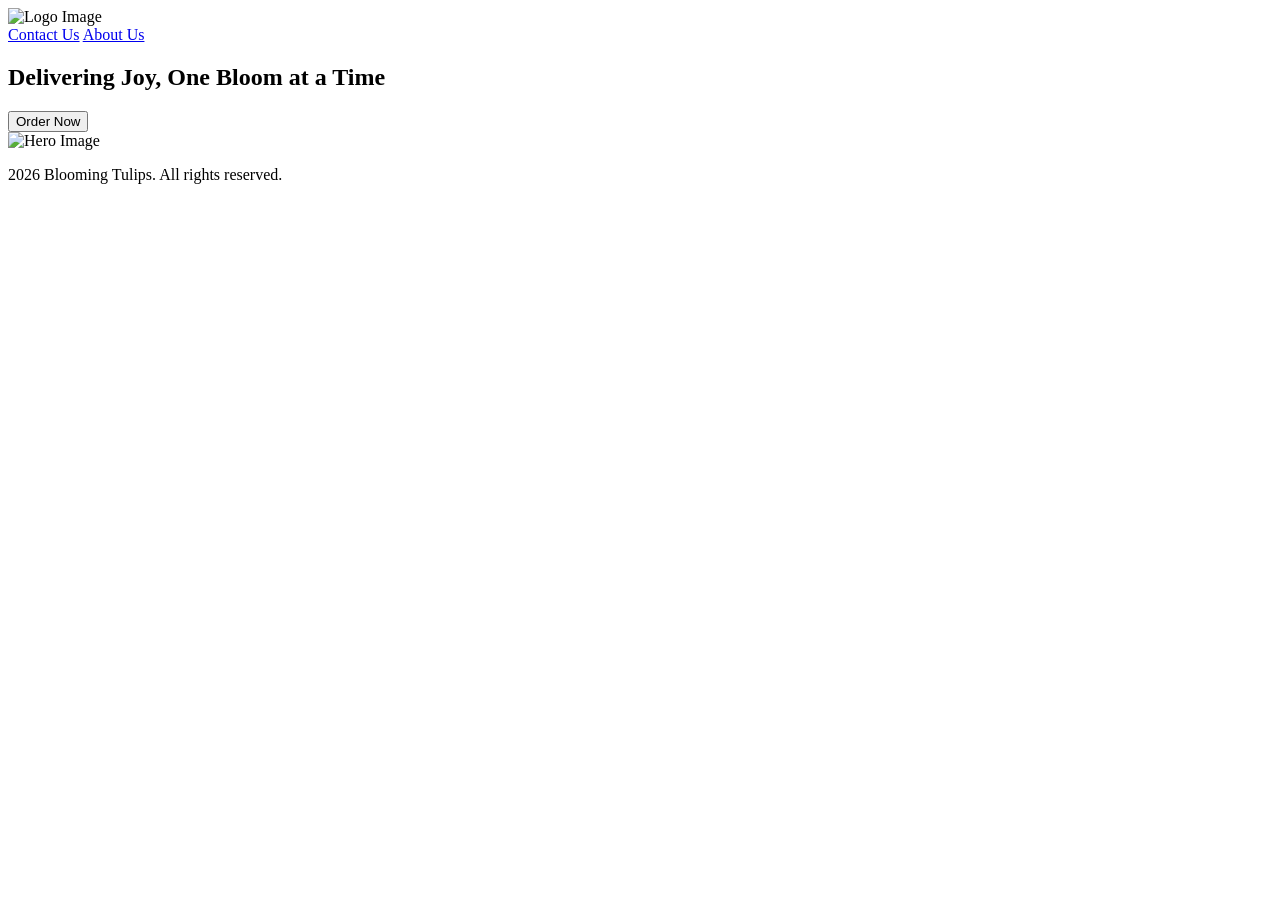
==== index.html @ d8df3f77 "Create index.html" ====
<!DOCTYPE html> 

<html lang="en"> 

<head> 

<style> 

@import url('https://fonts.googleapis.com/css2?family=Playfair+Display:ital,wght@0,400..900;1,400..900&family=Zalando+Sans+SemiExpanded:ital,wght@0,200..900;1,200..900&display=swap'); 

</style> 

<meta charset="UTF-8"> 

<meta name="viewport" content="width=device-width, initial-scale=1.0"> 

<link rel="stylesheet" href="style.css"> 

<title>Document</title> 

</head> 

<body> 

<!--NAV HERE--> 

<header> 

 

<div class="bloomlogo-img"> 

<img src="" alt="Logo Image"> 

</div> 

<nav> 

<a href="contactus.html"> Contact Us</a> 

<a href="AboutUs.html">About Us</a> 

</nav> 

</header> 

<!--HERO AREA--> 

<section class="HomePage"> 

<div class="herotext"> 

<h1>Delivering Joy, One Bloom at a Time</h1> 

<button type="button" onclick="">Order Now</button> 

</div> 

<div class="hero-img"> 

<img src="images/frontflowers.jpg" alt="Hero Image"> 

</div> 

</section> 

<footer> <div class="footer-stuff"><p>2026 Blooming Tulips. All rights reserved.</p></div></footer> 

</body> 

</html>
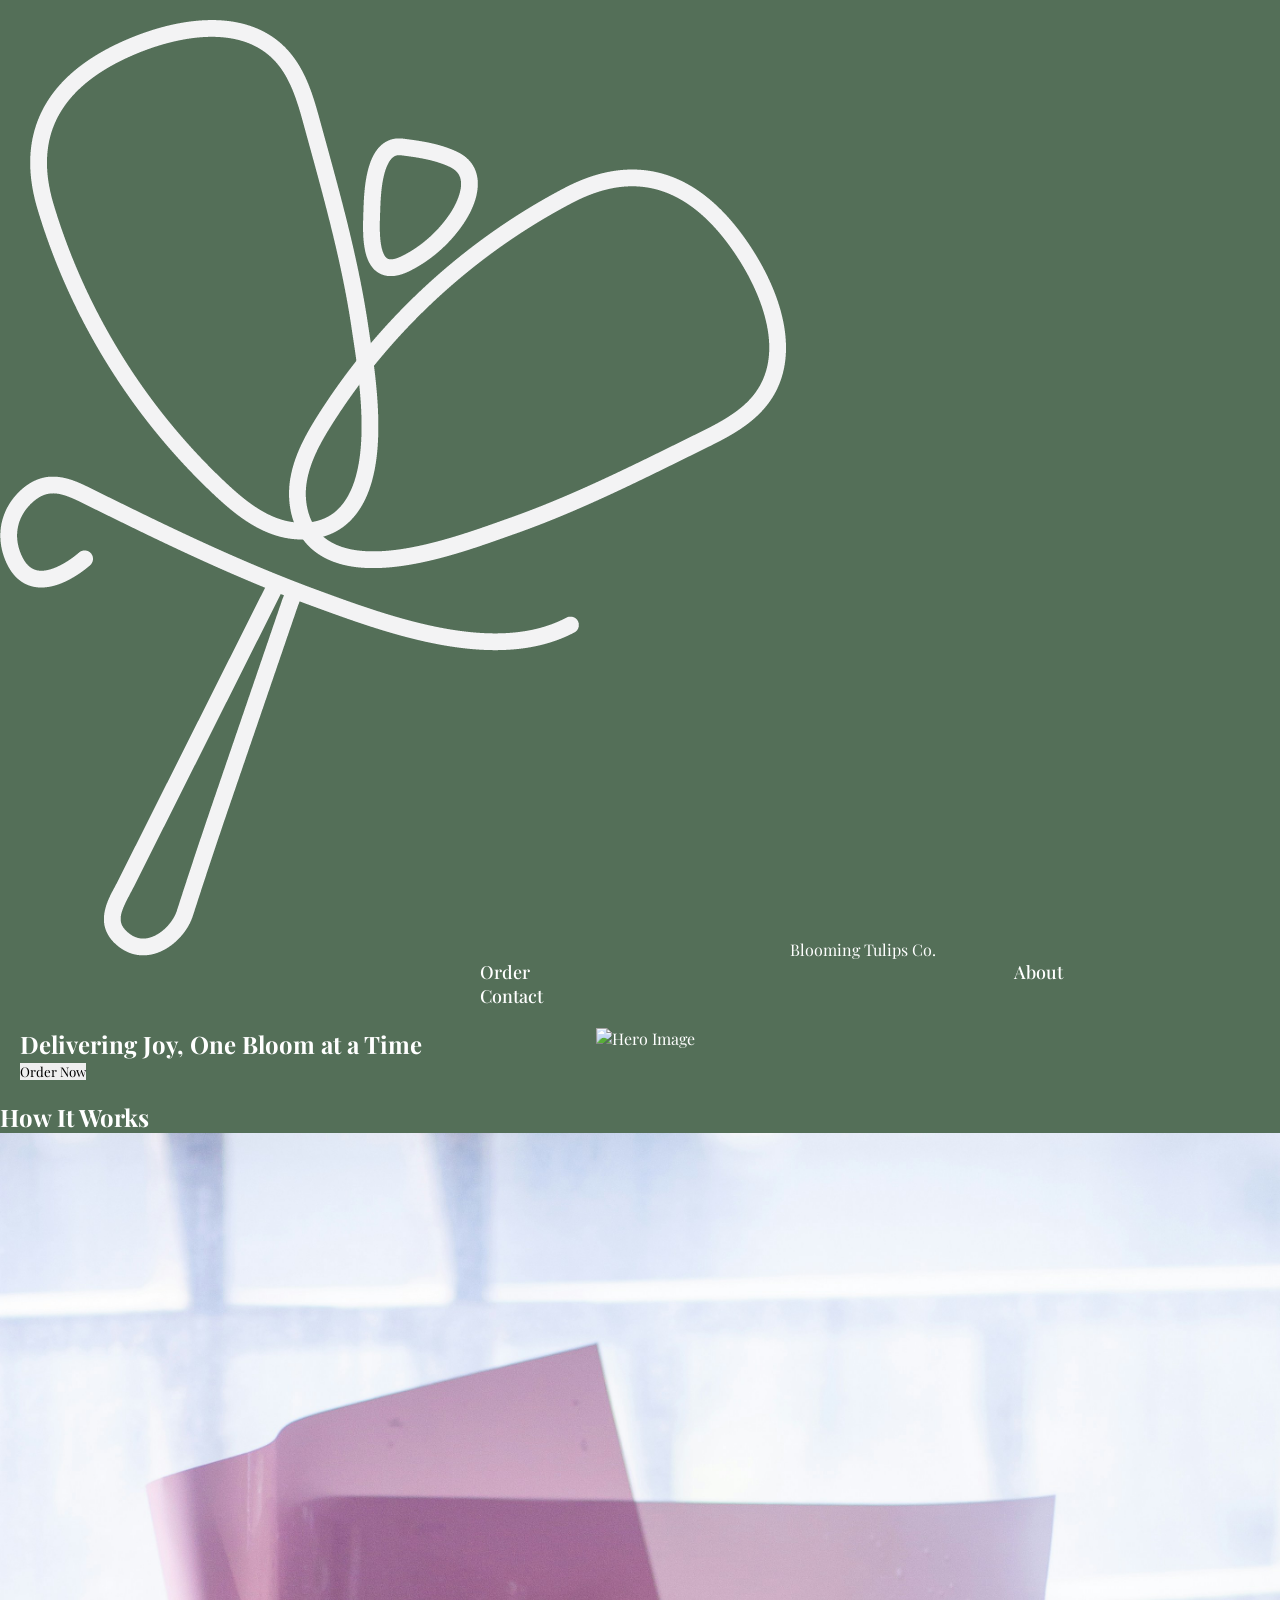
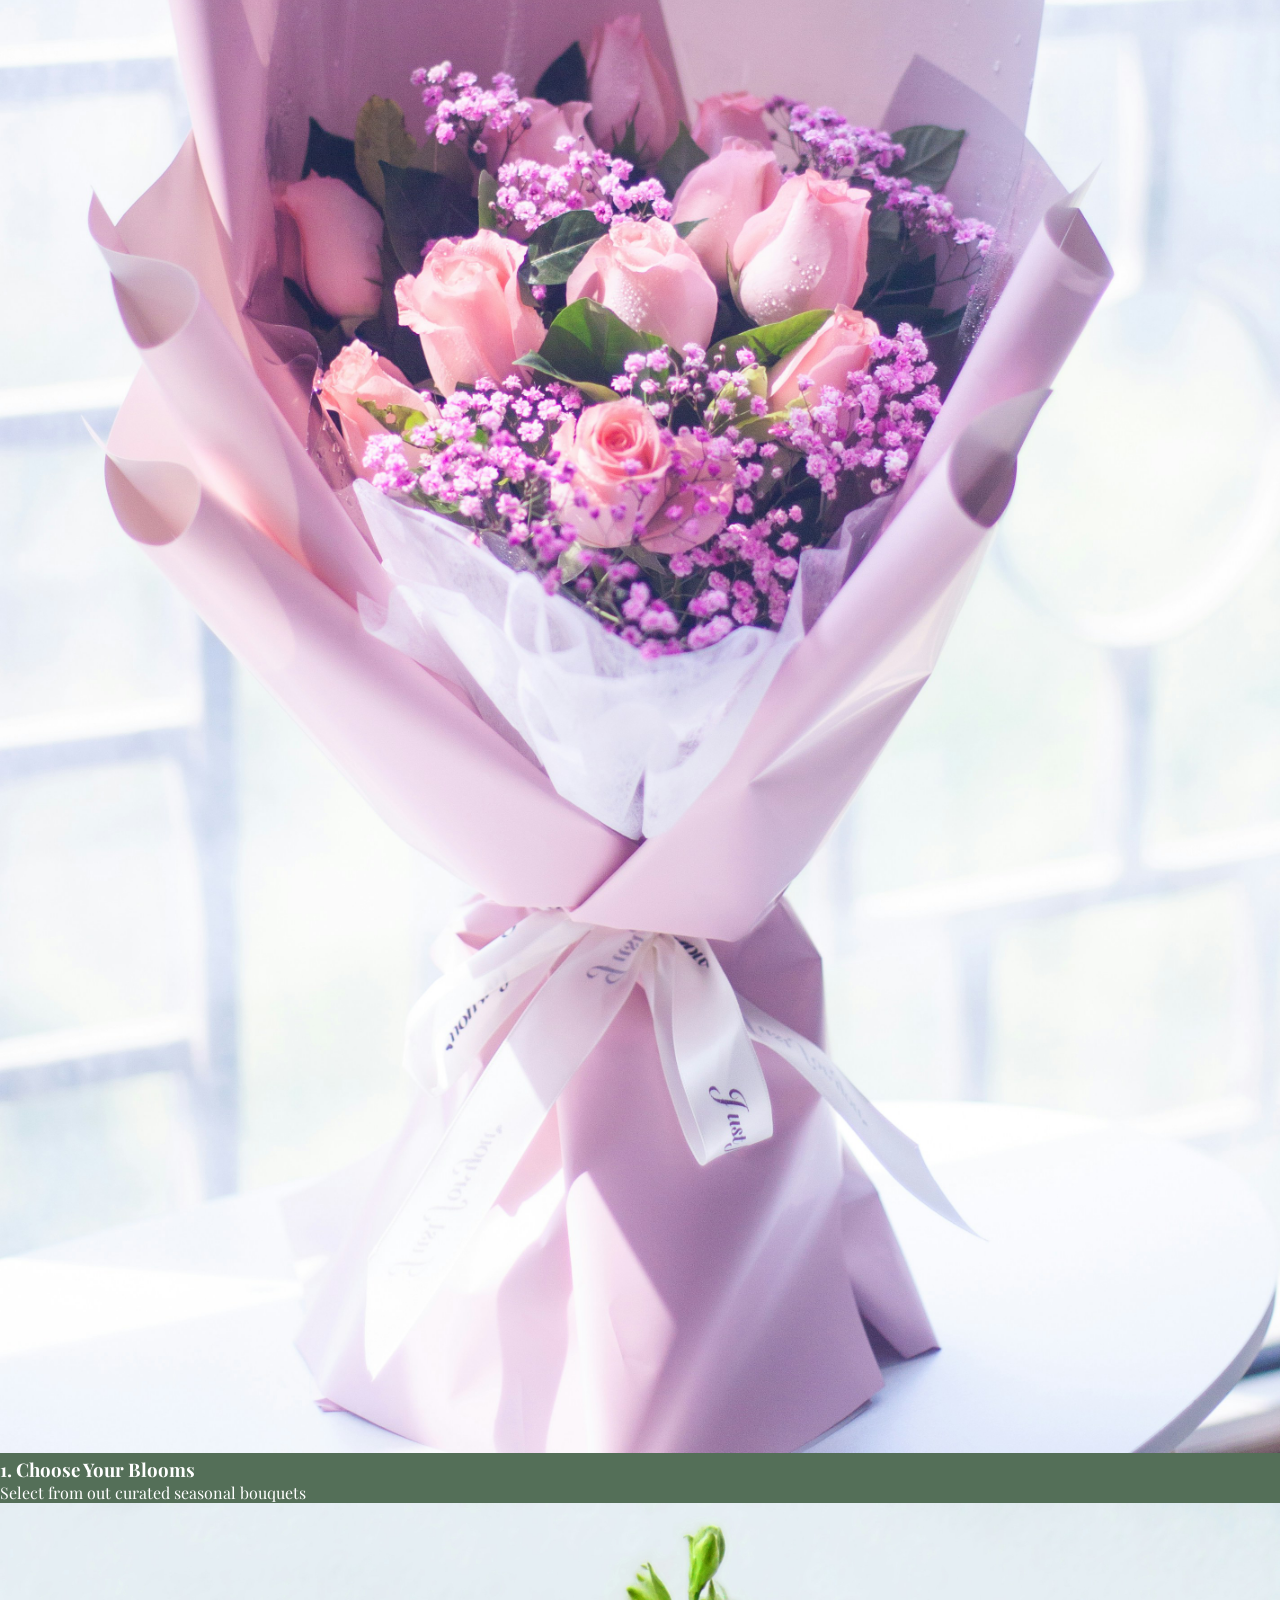
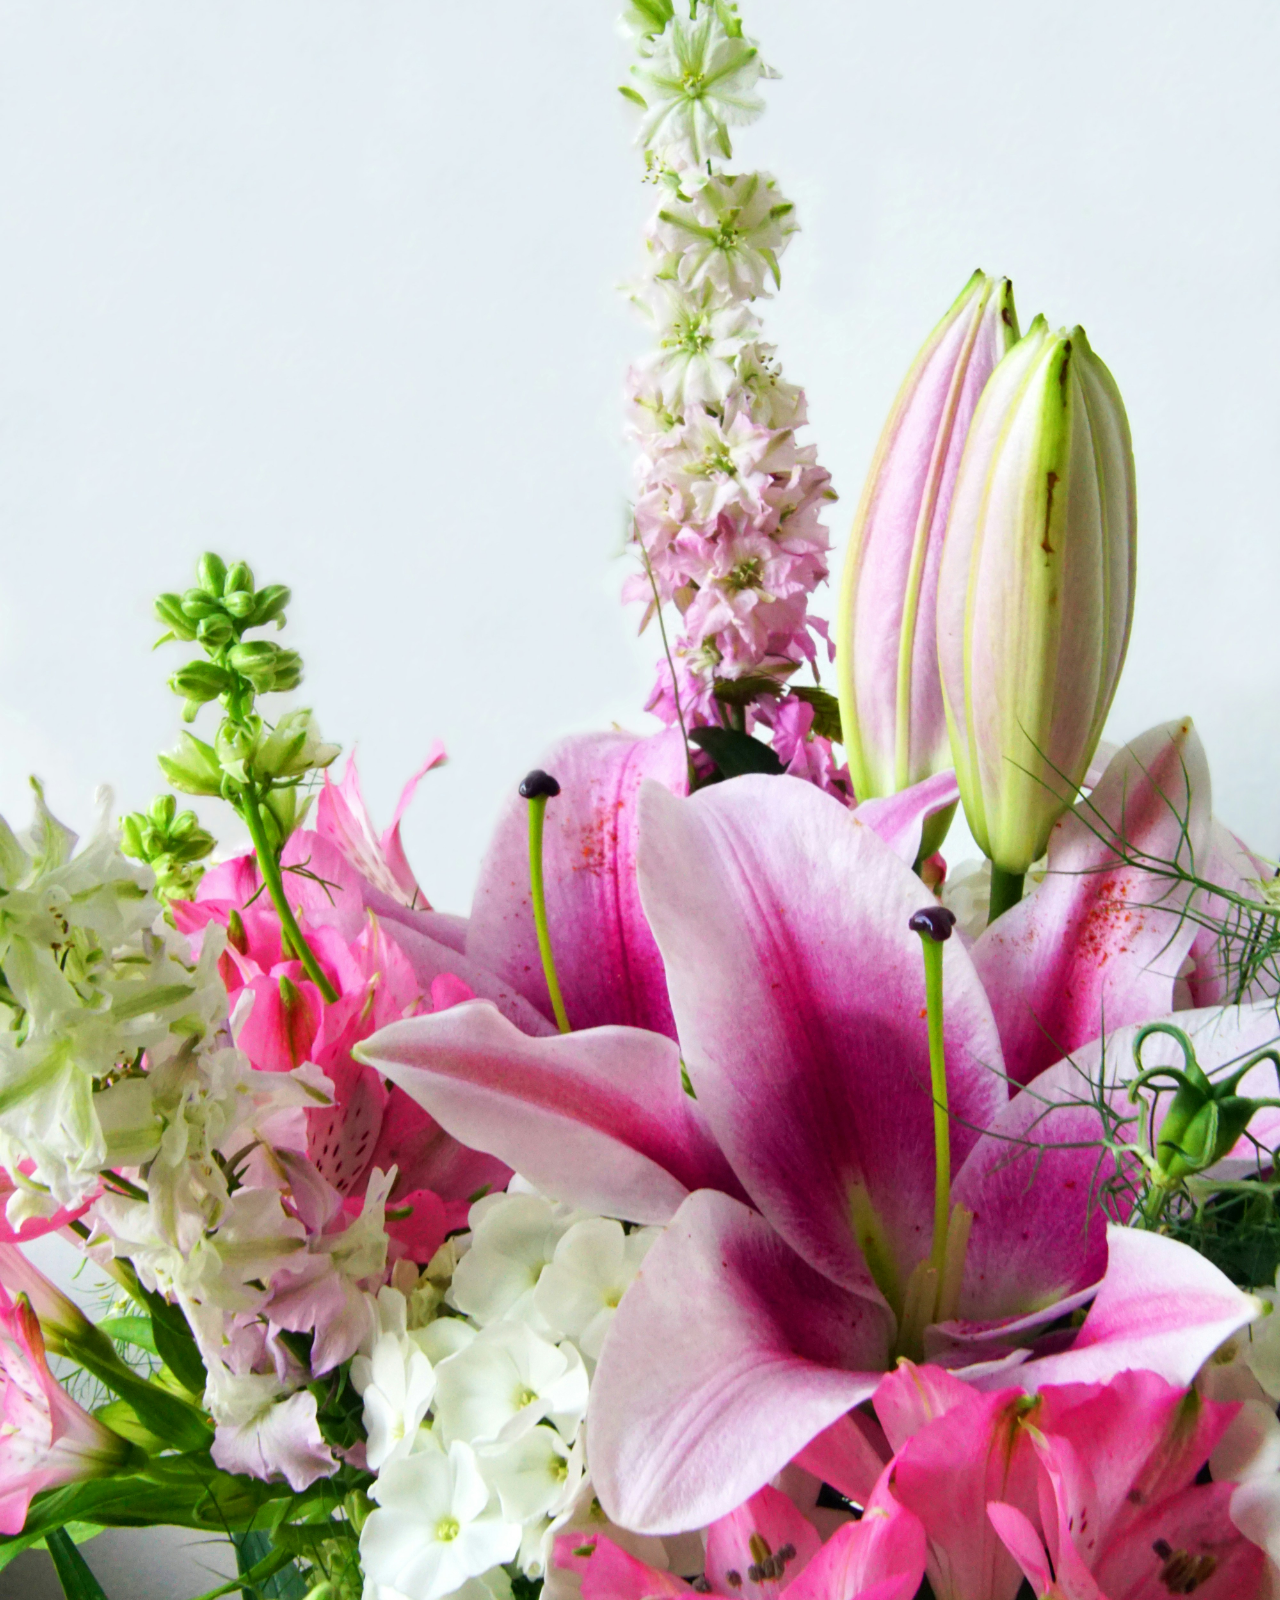
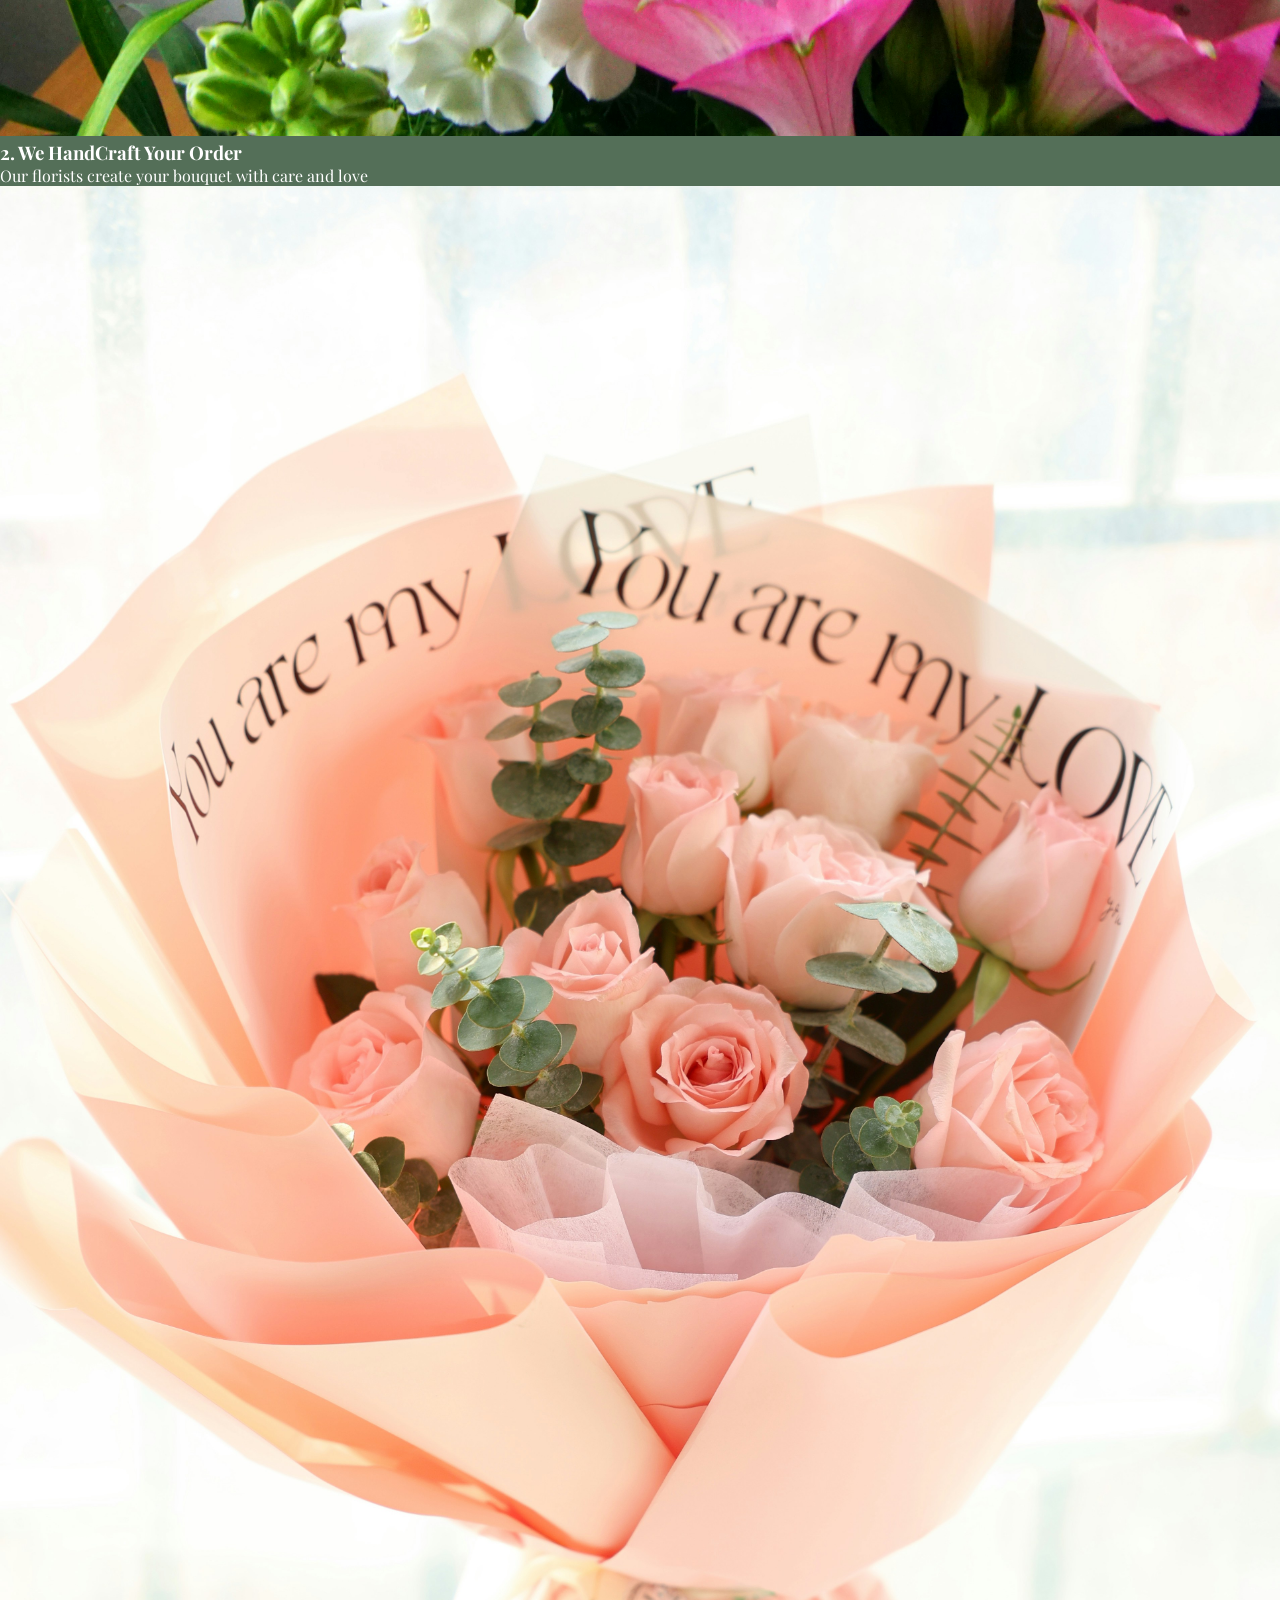
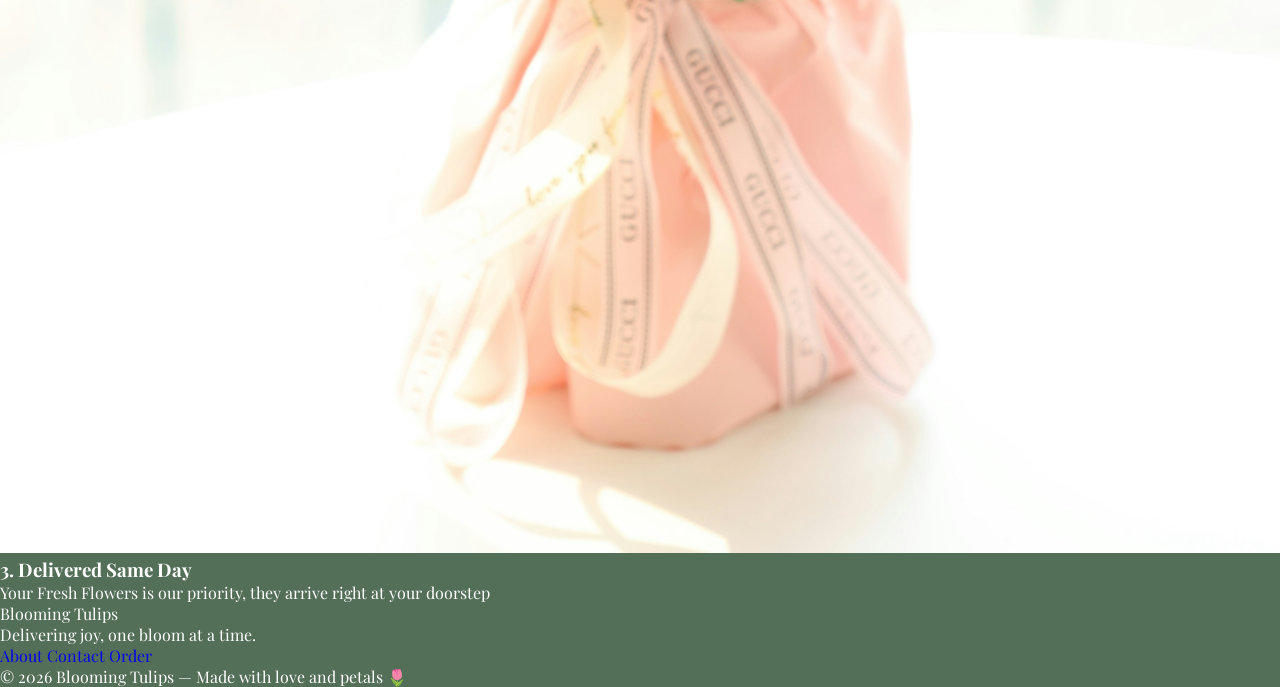
==== commit 3b31bcf6: "Add files via upload" ====
--- a/index.html
+++ b/index.html
@@ -1,73 +1,76 @@
 <!DOCTYPE html> 
-
 <html lang="en"> 
-
 <head> 
-
 <style> 
-
 @import url('https://fonts.googleapis.com/css2?family=Playfair+Display:ital,wght@0,400..900;1,400..900&family=Zalando+Sans+SemiExpanded:ital,wght@0,200..900;1,200..900&display=swap'); 
-
 </style> 
+  
 
 <meta charset="UTF-8"> 
+<meta name="viewport" content="width=device-width, initial-scale=1.0"> 
+<link rel="stylesheet" href="style.css"> 
+<title>Document</title> 
+</head> 
+<body> 
+<!--NAV HERE--> 
+<header> 
+ 
+<div class="bloomlogo-img"> 
+<img src="images/whitebbglmtups.png" alt="Logo Image" class="logo"> 
+    <span class="logo-text">Blooming Tulips Co.</span>
+</div> 
+<nav class="navbar">
+<a href="Order.html">Order</a>
+<a href="ExploreUs.html">About</a> 
+<a href="contactus.html"> Contact</a> 
+</nav> 
+</header> 
+<!--HERO AREA--> 
+<section class="HomePage"> 
+<div class="herotext"> 
+<h1>Delivering Joy, One Bloom at a Time</h1> 
+<button type="button" onclick="">Order Now</button> 
+</div> 
+<div class="hero-img"> 
+<img src="images/frontflowers.jpg" alt="Hero Image"> 
+</div> 
+</section> 
+    <!--HOW IT WORK SECTION HERE--> 
+    <section class="HowItWorks">
+        <h2>How It Works</h2>
+        
+        <div class="steps">
+        <div class="step">
+            <img src="images/boquet.jpg" alt="Choose Flowers"> 
+            <h3> 1. Choose Your Blooms</h3>
+            <p> Select from out curated seasonal bouquets</p></div>
+            
+            <div class="step">
+            <img src="images/closeupflower.jpg" alt="Make Boquets"> 
+            <h3> 2. We HandCraft Your Order</h3>
+            <p> Our florists create your bouquet with care and love</p></div>
+            
+            <div class="step">
+            <img src="images/boquet2.jpg" alt="Deliver Fresh"> 
+            <h3> 3. Delivered Same Day</h3>
+            <p> Your Fresh Flowers is our priority, they arrive right at your doorstep</p></div>
+        
+        </div>
+    </section>
+    <!--FOOTER--> 
+<footer class="site-footer">
+    <div class="footer-inner">
+        <p class="footer-brand">Blooming Tulips</p>
+        <p class="footer-tagline">Delivering joy, one bloom at a time.</p>
 
-<meta name="viewport" content="width=device-width, initial-scale=1.0"> 
+        <div class="footer-links">
+            <a href="AboutUs.html">About</a>
+            <a href="contactus.html">Contact</a>
+            <a href="Order.html">Order</a>
+        </div>
 
-<link rel="stylesheet" href="style.css"> 
+        <p class="footer-copy">© 2026 Blooming Tulips — Made with love and petals 🌷</p>
+    </div>
+</footer>
 
-<title>Document</title> 
-
-</head> 
-
-<body> 
-
-<!--NAV HERE--> 
-
-<header> 
-
- 
-
-<div class="bloomlogo-img"> 
-
-<img src="" alt="Logo Image"> 
-
-</div> 
-
-<nav> 
-
-<a href="contactus.html"> Contact Us</a> 
-
-<a href="AboutUs.html">About Us</a> 
-
-</nav> 
-
-</header> 
-
-<!--HERO AREA--> 
-
-<section class="HomePage"> 
-
-<div class="herotext"> 
-
-<h1>Delivering Joy, One Bloom at a Time</h1> 
-
-<button type="button" onclick="">Order Now</button> 
-
-</div> 
-
-<div class="hero-img"> 
-
-<img src="images/frontflowers.jpg" alt="Hero Image"> 
-
-</div> 
-
-</section> 
-
-<footer> <div class="footer-stuff"><p>2026 Blooming Tulips. All rights reserved.</p></div></footer> 
-
-</body> 
-
-</html> 
-
- 
+</body> 
--- a/style.css
+++ b/style.css
@@ -0,0 +1,119 @@
+*{ 
+
+margin:0; 
+
+padding:0; 
+
+box-sizing:border-box; 
+
+text-decoration: none; 
+
+border: none; 
+
+outline: none; 
+
+font-family:Playfair Display, Zalando Sans SemiExpanded, sans-serif; 
+
+} 
+
+ 
+
+html{ 
+
+overflow-y: scroll; 
+
+} 
+
+body{ 
+
+font-size: 16px; 
+
+width:100%; 
+
+height:100vh; 
+
+background-color:#546F58; 
+
+color:white; 
+
+} 
+
+header{ 
+
+margin-top: 20px; 
+
+} 
+
+ 
+
+nav a{ 
+
+font-size: 18px; 
+
+color: white; 
+
+transition: 0.3s ease; 
+
+border-bottom: 3px solid transparent; 
+
+margin-left: 30rem; 
+
+border-bottom-left-radius: 1rem; 
+
+font-weight: 500;  
+
+} 
+
+img { 
+
+max-width: 100%; 
+
+} 
+
+nav a:hover, 
+
+nav a :active{ 
+
+color: palevioletred; 
+
+} 
+
+.home-img{ 
+
+border-radius:5px; 
+
+} 
+
+.home-img img{ 
+
+cursor: pointer; 
+
+} 
+
+.HomePage { 
+
+display:flex; 
+
+} 
+
+ 
+
+.hero-img, .herotext { 
+
+width: 45%; 
+
+padding: 20px; 
+
+} 
+
+.herotext { 
+
+} 
+
+.footer-content { 
+
+flex-direction: column; 
+
+text-align: center; 
+
+} 
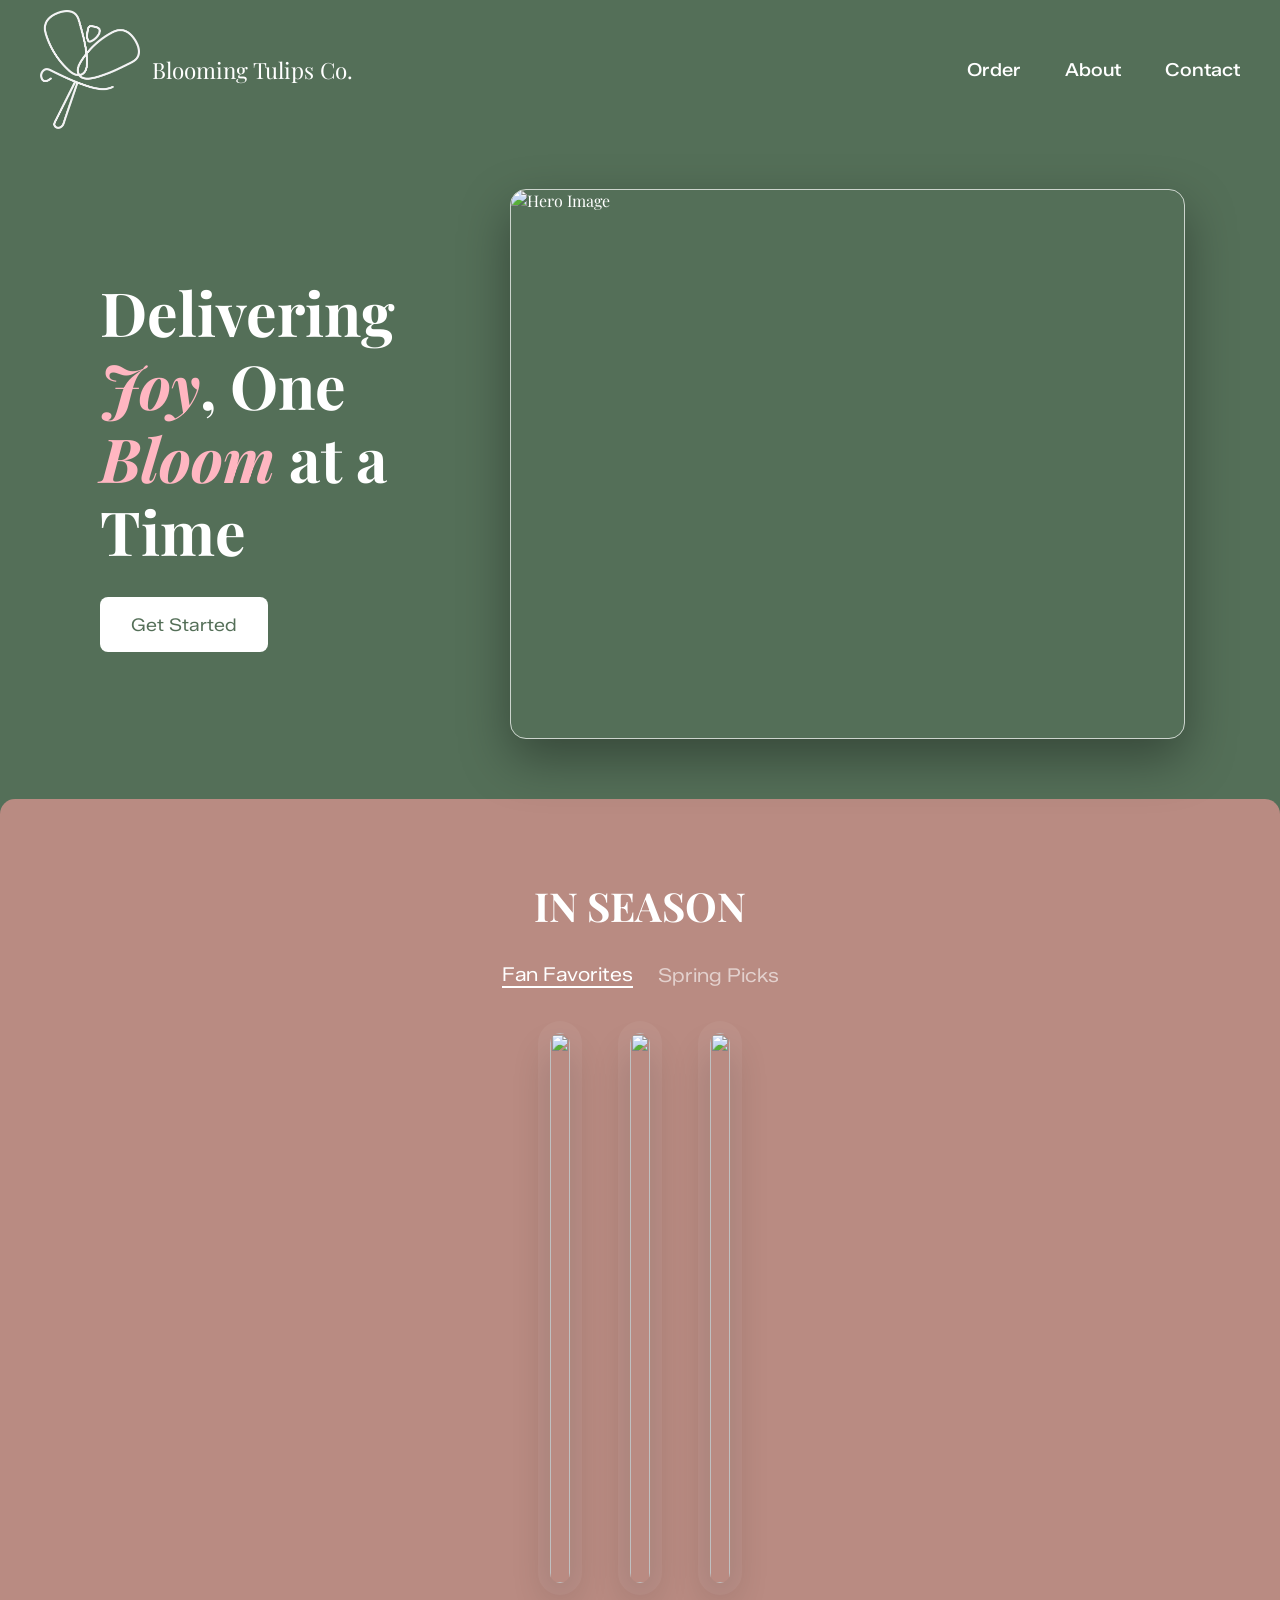
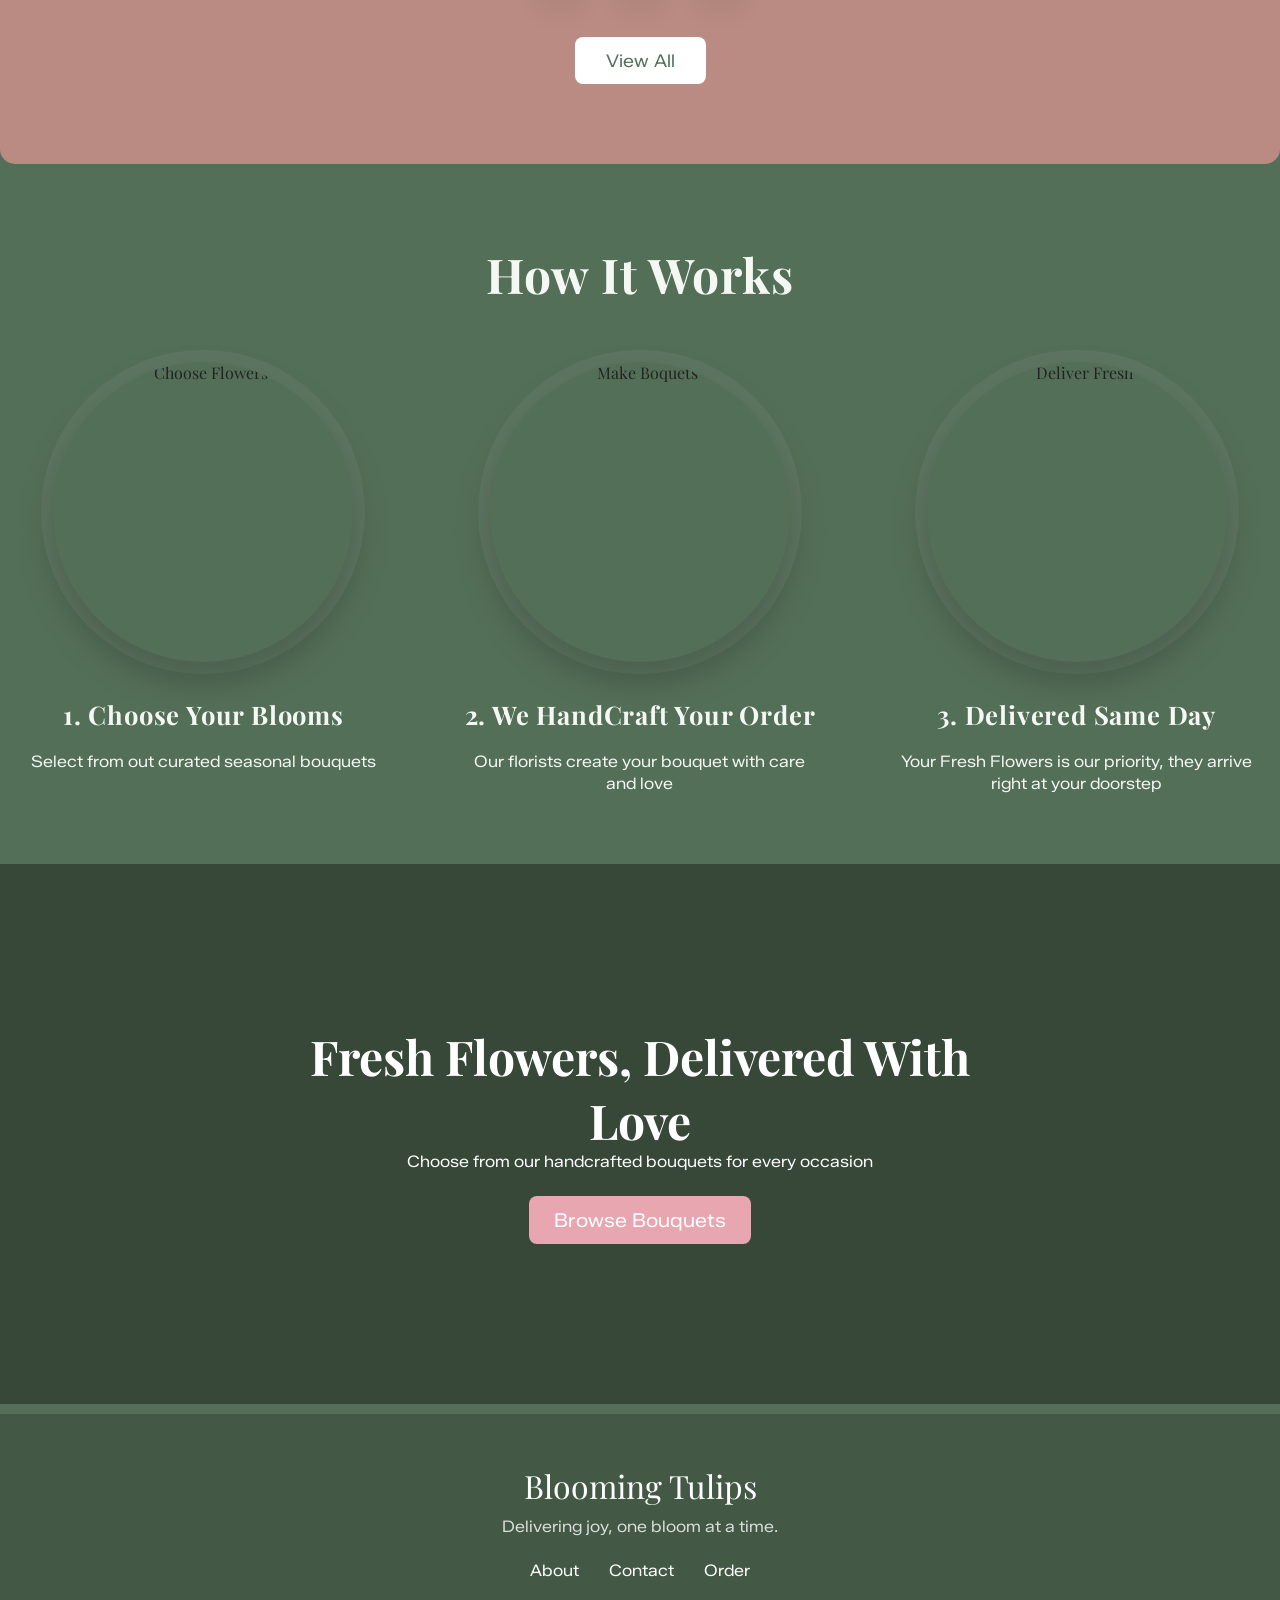
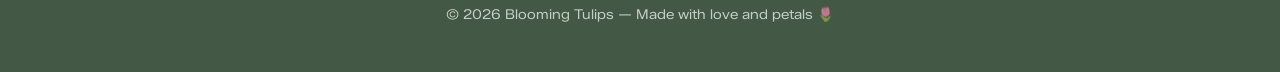
==== commit 24357327: "Add files via upload" ====
--- a/index.html
+++ b/index.html
@@ -1,62 +1,105 @@
 <!DOCTYPE html> 
 <html lang="en"> 
 <head> 
+<link rel="icon" type="image/png" sizes="32x32" href="images/whitebbglmtups.png">
+<link rel="icon" type="image/png" sizes="16x16" href="images/whitebbglmtups.png">
 <style> 
 @import url('https://fonts.googleapis.com/css2?family=Playfair+Display:ital,wght@0,400..900;1,400..900&family=Zalando+Sans+SemiExpanded:ital,wght@0,200..900;1,200..900&display=swap'); 
 </style> 
-  
-
 <meta charset="UTF-8"> 
 <meta name="viewport" content="width=device-width, initial-scale=1.0"> 
 <link rel="stylesheet" href="style.css"> 
-<title>Document</title> 
+<title>Home</title> 
 </head> 
 <body> 
+
 <!--NAV HERE--> 
 <header> 
  
 <div class="bloomlogo-img"> 
+
 <img src="images/whitebbglmtups.png" alt="Logo Image" class="logo"> 
-    <span class="logo-text">Blooming Tulips Co.</span>
+    <class class="logo-text">Blooming Tulips Co.</class>
 </div> 
 <nav class="navbar">
 <a href="Order.html">Order</a>
-<a href="ExploreUs.html">About</a> 
-<a href="contactus.html"> Contact</a> 
+<a href="About.html">About</a> 
+<a href="Contact.html"> Contact</a> 
 </nav> 
+    
 </header> 
 <!--HERO AREA--> 
 <section class="HomePage"> 
 <div class="herotext"> 
-<h1>Delivering Joy, One Bloom at a Time</h1> 
-<button type="button" onclick="">Order Now</button> 
+<h1>Delivering <span>Joy</span>, One <span>Bloom</span> at a Time</h1> 
+<a href="Order.html">
+    <button type="button">Get Started</button>
+</a>
 </div> 
 <div class="hero-img"> 
 <img src="images/frontflowers.jpg" alt="Hero Image"> 
 </div> 
 </section> 
+    
+   <section class="Inseason">
+    <h2>IN SEASON</h2>
+   <div class="carousel-tabs">
+    <button data-slide="1" class="active">Fan Favorites</button>
+    <button data-slide="2">Spring Picks</button>
+</div>
+
+<div class="carousel-images">
+
+    <div class="slide active" data-slide="1">
+        <a href="Order.html?item=favorites1"><img src="images/favorites1.jpg"></a>
+        <a href="Order.html?item=favorites3"><img src="images/favorites3.jpg"></a>
+        <a href="Order.html?item=favorites4"><img src="images/favorites4.jpg"></a>
+    </div>
+
+    <div class="slide" data-slide="2">
+        <a href="Order.html?item=spring1"><img src="images/spring1.jpg"></a>
+        <a href="Order.html?item=spring2"><img src="images/spring2.jpg"></a>
+        <a href="Order.html?item=spring3"><img src="images/spring3.jpg"></a>
+    </div>
+<a href="Order.html">
+    <button type="button">View All</button>
+</a>
+</div>
+
+</section>
+
+
+
     <!--HOW IT WORK SECTION HERE--> 
     <section class="HowItWorks">
         <h2>How It Works</h2>
         
         <div class="steps">
         <div class="step">
-            <img src="images/boquet.jpg" alt="Choose Flowers"> 
+            <img src="images/moreboquet2.jpg" alt="Choose Flowers"> 
             <h3> 1. Choose Your Blooms</h3>
             <p> Select from out curated seasonal bouquets</p></div>
             
             <div class="step">
-            <img src="images/closeupflower.jpg" alt="Make Boquets"> 
+            <img src="images/makingboquet2.jpg" alt="Make Boquets"> 
             <h3> 2. We HandCraft Your Order</h3>
             <p> Our florists create your bouquet with care and love</p></div>
             
             <div class="step">
-            <img src="images/boquet2.jpg" alt="Deliver Fresh"> 
+            <img src="images/delivery.jpg" alt="Deliver Fresh"> 
             <h3> 3. Delivered Same Day</h3>
             <p> Your Fresh Flowers is our priority, they arrive right at your doorstep</p></div>
         
         </div>
     </section>
+    
+       <section class="hero-banner">
+    <div class="hero-content">
+        <h1>Fresh Flowers, Delivered With Love</h1>
+        <p>Choose from our handcrafted bouquets for every occasion</p>
+        <a href="#bouquet-gallery" class="hero-btn">Browse Bouquets</a>
+    </div>
+</section>
     <!--FOOTER--> 
 <footer class="site-footer">
     <div class="footer-inner">
@@ -69,8 +112,9 @@
             <a href="Order.html">Order</a>
         </div>
 
+       
         <p class="footer-copy">© 2026 Blooming Tulips — Made with love and petals 🌷</p>
     </div>
 </footer>
-
+  <script src="carousel.js"></script>
 </body> 
--- a/style.css
+++ b/style.css
@@ -1,119 +1,981 @@
 *{ 
-
 margin:0; 
-
 padding:0; 
-
 box-sizing:border-box; 
-
 text-decoration: none; 
-
 border: none; 
-
 outline: none; 
-
 font-family:Playfair Display, Zalando Sans SemiExpanded, sans-serif; 
-
 } 
 
+ h1, h2, h3 {
+    font-family: "Playfair Display", serif;
+    font-weight: 700;
+}
+body, p, a, button {
+    font-family: "Zalando Sans SemiExpanded", sans-serif;
+}
+
+html{ 
+overflow-y: scroll; 
+} 
+
+body{ 
+font-size: 16px; 
+width:100%; 
+height:100vh; 
+background-color:#546F58; 
+color:white; 
+} 
+
+ header {
+    display: flex;
+    justify-content: space-between;
+    align-items: center;
+    padding: 10px 40px;
+    top: 0;
+    z-index: 1000;
+
+} 
  
 
-html{ 
-
-overflow-y: scroll; 
+nav a{ 
+font-size: 18px; 
+color: white; 
+transition: 0.3s ease; 
+border-bottom: 3px solid transparent; 
+margin-left: 40px; 
+border-bottom-left-radius: 1rem; 
+font-weight: 500;  
 
 } 
 
-body{ 
-
-font-size: 16px; 
-
-width:100%; 
-
-height:100vh; 
-
-background-color:#546F58; 
-
-color:white; 
-
+img { 
+max-width: 100%; 
 } 
-
-header{ 
-
-margin-top: 20px; 
-
+nav a:hover, 
+nav a :active{ 
+color: palevioletred; 
 } 
+.bloomlogo-img {
+     display: flex;
+    align-items: center;
+    gap: 12px;
+}
+
+.logo {
+    width:100px;
+    height:auto;
+}
+
+.bloomlogo-img:hover .logo {
+    transform: rotate(-5deg) scale(1.05);
+    transition: 0.3s ease;
+}
+
+
+.logo-text {
+    font-family: "Playfair Display", serif;
+    font-size: 1.4rem;
+    color: white;
+}
+   .hero-img img {
+    width: 100%;
+    height: 550px;
+       object-fit: cover;
+    border-radius: 16px;
+    border: 0.5px solid rgba(255, 255, 255, 0.7); /* hairline */
+    box-shadow: 0 20px 50px rgba(0,0,0,0.35);
+}
+
+span {
+    color:lightpink;
+    font-style: italic;
+}
+
+.HomePage {
+    display: flex;
+    align-items: center;
+    justify-content: center;
+    padding: 45px 80px; 
+    gap: 80px; 
+    margin-top: -10px;
+}
 
  
-
-nav a{ 
-
-font-size: 18px; 
-
-color: white; 
-
-transition: 0.3s ease; 
-
-border-bottom: 3px solid transparent; 
-
-margin-left: 30rem; 
-
-border-bottom-left-radius: 1rem; 
-
-font-weight: 500;  
-
+.herotext {
+    flex: 0.6; /* smaller text area */
+    max-width: 420px;
+    padding: 20px;
+}
+
+.hero-img {
+    flex: 1.4; /* image gets more space */
+    padding: 15px;
+    display: flex;
+    justify-content: center;
+}
+
+.herotext h1 {
+    font-size: 3.8rem;
+    line-height: 1.2;
+    max-width: 480px;
+}
+.herotext button {
+    margin-top: 30px;
+    padding: 16px 30px;
+    background-color: white; /* or your chosen color */
+    color: #546F58;
+    font-size: 1.1rem;
+    border-radius: 8px;
+    cursor: pointer;
+    transition: all 0.3s ease;
+    border: 1px solid rgba(255,255,255,0.5);
+}
+.herotext button:hover {
+    transform: translateY(-4px) scale(1.03);
+    box-shadow: 0 10px 25px rgba(0,0,0,0.25);
+}
+
+.Inseason {
+    text-align: center;
+    padding: 80px 40px;
+    color: darkgrey;
+    background-color: #b98b82;
+    border-radius: 15px;
+    color: white;
+}
+
+.Inseason h2 {
+    font-size: 2.5rem;
+    margin-bottom: 30px;
+}
+
+/* Tabs */
+.carousel-tabs {
+    display: flex;
+    justify-content: center;
+    gap: 25px;
+    margin-bottom: 45px;
+    color: darkgrey;
+}
+
+.carousel-tabs button {
+    background: none;
+    border: none;
+    color: white;
+    font-size: 1.2rem;
+    cursor: pointer;
+    opacity: 0.6;
+    transition: 0.3s ease;
+}
+
+.carousel-tabs button.active {
+    opacity: 1;
+    border-bottom: 2px solid white;
+}
+
+/* Slides container */
+.carousel-images {
+    display:flex;
+    flex-direction: column;
+    align-items: center;
+    width: 100%;
+    max-width: 1100px;
+    margin: 0 auto;
+}
+
+.carousel-images button{ 
+ margin-top: 50px;
+    padding: 12px 30px;
+    background-color: white; /* or your chosen color */
+    color: #546F58;
+    font-size: 1.1rem;
+    border-radius: 8px;
+    cursor: pointer;
+    transition: all 0.3s ease;
+    border: 1px solid rgba(255,255,255,0.5);
+}
+.carousel-images button:hover {
+    transform: translateY(-4px) scale(1.03);
+    box-shadow: 0 10px 25px rgba(0,0,0,0.25);
+}
+/* Each slide */
+.slide {
+    display: none;
+    gap: 25px;
+    justify-content: center;
+    width:100%;
+    transition: opacity 0.5s ease;
+}
+
+.slide.active {
+    display: flex;
+    justify-content: center;
+    gap:60px;
+    opacity: 1;
+}
+
+/* Images */
+.slide img {
+    width: 100%;
+    max-width: 330px;
+    height: 550px;
+    object-fit: cover;
+    border-radius: 12px;
+    transition: 0.3s ease;
+    transition: transform .22s ease, box-shadow .22s ease;
+    box-shadow: 0 0 0 12px rgba(255,255,255,0.05),
+              0 18px 36px rgba(0,0,0,0.22);
+}
+
+.slide img:hover {
+    transform: scale(1.05);
+    box-shadow: 0 6px 20px rgba(0,0,0,0.3);
+}
+
+.footer-content { 
+flex-direction: column; 
+text-align: center; 
 } 
-
-img { 
-
-max-width: 100%; 
-
-} 
-
-nav a:hover, 
-
-nav a :active{ 
-
-color: palevioletred; 
-
-} 
-
-.home-img{ 
-
-border-radius:5px; 
-
-} 
-
-.home-img img{ 
-
-cursor: pointer; 
-
-} 
-
-.HomePage { 
-
-display:flex; 
-
-} 
-
+/* HOW IT WORKS SECTION HERE */
+/* How It Works section layout */
+.HowItWorks {
+  padding: 48px 15px;
+  text-align: center;
+  color: #222;
+}
+
+.HowItWorks h2 {
+  font-size: 3rem;          /* bigger, more presence */
+  font-weight: 700;         /* stronger weight */
+  color: #F4F7F2;           /* soft off‑white that looks great on dark green */
+  letter-spacing: 1px;      /* subtle spacing for elegance */
+  margin-bottom: 36px;
+    padding-top: 30px;
+}
+
+
+
+
+/* Bigger circular images with centered captions */
+.HowItWorks .steps {
+  display: grid;
+  grid-template-columns: repeat(3, 1fr);
+  gap: 60px;
+  max-width: 1300px;
+  margin: 0 auto;
+  text-align: center;
+}
+
+.HowItWorks .step {
+  display: flex;
+  flex-direction: column;
+  align-items: center;
+  gap: 20px;
+  padding: 20px 12px;
+}
+
+.HowItWorks .step img {
+  width: 300px;       /* change this number to make images larger or smaller */
+  height: 300px;      /* keep width and height equal for a perfect circle */
+  object-fit: cover;
+  border-radius: 50%;
+  display: block;
+  transition: transform .22s ease, box-shadow .22s ease;
+    box-shadow: 0 0 0 12px rgba(255,255,255,0.05),
+              0 18px 36px rgba(0,0,0,0.22);
+    
+}
+
+.HowItWorks .step img:hover {
+  transform: translateY(-6px) scale(1.02);
+  box-shadow: 0 22px 44px rgba(0,0,0,0.14);
+}
+
+.HowItWorks .step h3 {
+    letter-spacing: .8px;
+    padding-top: 15px;
+  margin: 0;
+  font-size: 1.6rem;
+color: #F4F7F2;  
+}
+
+.HowItWorks .step p {
+  margin: 0;
+  color: #F4F7F2;  
+  max-width: 360px;
+  line-height: 1.4;
+}
+
+/* Responsive sizes */
+@media (max-width: 900px) {
+  .HowItWorks .steps { grid-template-columns: repeat(2, 1fr); }
+  .HowItWorks .step img { width: 240px; height: 240px; }
+}
+
+@media (max-width: 520px) {
+  .HowItWorks .steps { grid-template-columns: 1fr; }
+  .HowItWorks .step img { width: 180px; height: 180px; }
+}
+
+.hero-banner {
+    height: 60vh;
+    background: url("images/bgflower1.jpg") center/cover no-repeat;
+    display: flex;
+    align-items: center;
+    justify-content: center;
+    text-align: center;
+    color: white;
+    position: relative;
+}
+
+/* Soft overlay so text is readable */
+.hero-banner::before {
+    content: "";
+    position: absolute;
+    inset: 0;
+    background: rgba(0, 0, 0, 0.35);
+}
+
+.hero-content {
+    position: relative;
+    z-index: 2;
+    max-width: 700px;
+}
+
+.hero-content h1 {
+    font-size: 3rem;
+    font-family: "Playfair Display", serif;
+}
+
+.hero-content h2 {
+    font-size: 1.3rem;
+    margin-top: 10px;
+}
+
+.hero-btn {
+    display: inline-block;
+    margin-top: 25px;
+    padding: 12px 25px;
+    background: #E8A6B1;
+    color: white;
+    border-radius: 8px;
+    text-decoration: none;
+    font-size: 1.2rem;
+    transition: 0.3s ease;
+}
+/* END OF INDEX PAGE*/
+.hero-btn:hover {
+    background: #d98a96;
+}
+.breadcrumb {
+    margin: 35px 70px;
+    max-width: 1100px;
+    font-size: 0.95rem;
+    color: white;
+}
+
+.breadcrumb a {
+    color: #E8A6B1;
+    text-decoration: none;
+}
+
+.breadcrumb a:hover {
+    text-decoration: underline;
+}
+
+.breadcrumb .current {
+    color: white;
+    pointer-events: none;
+}
+
+
+.choose-first {
+    text-align: center;
+    padding: 35px;
+    color: white;
+    
+    
+   
+}
+
+.choose-first h2 {
+    font-size: 3rem;
+    padding: 20px 15px;
+}
+
+.hero2-banner {
+    position: relative;
+    width: 100%;
+    height: 30vh; /* thinner header */
+    overflow: hidden;
+    margin-bottom: 10px;
+}
+
+.hero2-img {
+    width: 100%;
+    height: 100%;
+    object-fit: cover;
+    filter: brightness(60%);
+}
+
+.hero2-text {
+    position: absolute;
+    top: 50%;
+    left: 50%;
+    transform: translate(-50%, -50%);
+    text-align: center;
+    color: white;
+    z-index: 2;
+}
+
+.hero2-text h2 {
+    font-size: 3rem;
+    font-family: "Playfair Display", serif;
+    letter-spacing: 0.5px;
+    opacity: 0.95;
+}
+
+
+/* GALLERY GRID */
+.mini-gallery {
+    padding-top: 35px;
+    display: grid;
+    grid-template-columns: repeat(3, 1fr);
+    gap: 40px;
+    max-width: 1200px;
+    margin: 0 auto;
+}
+
+/* EACH ITEM CARD */
+.mini-gallery .item {
+    position: relative;
+    background: rgba(255, 255, 255, 0.12);
+    padding: 15px;
+    border-radius: 5px;
+    text-align: center;
+    box-shadow: 0 4px 15px rgba(0,0,0,0.25);
+    transition: 0.3s ease;
+}
+
+.mini-gallery .item:hover {
+    transform: translateY(-6px);
+    background: rgba(255, 255, 255, 0.18);
+}
+
+/* IMAGE — BIGGER + CLEANER */
+.mini-gallery img {
+    width: 100%;
+    height: 320px; /* bigger image */
+    object-fit: cover;
+    border-radius: 5px;
+}
+
+/* NAME */
+.mini-gallery h3 {
+    margin-top: 20px;
+    margin: 20px;
+    font-size: 1.50rem;
+    color: white;
+    font-weight: 500;
+     font-family: "Zalando Sans SemiExpanded", sans-serif;
+}
+
+/* PRICE BOX */
+.mini-gallery .price-box {
+    background: white;
+    color: #48494B;
+    display: inline-block;
+    padding: 6px 55px;
+    border-radius: 3px;
+    margin-top: 8px;
+    margin-bottom: 10px;
+    font-weight:400;
+    font-size: 1.25rem;
+   font-family: "Zalando Sans SemiExpanded", sans-serif;
+    
+}
+
+/* OPTIONAL TAG OVERLAY */
+.mini-gallery .tag {
+    position: absolute;
+    top: 15px;
+    left: 15px;
+    background:#FFC5BD ;
+    color: #48494B;
+    padding: 6px 12px;
+    font-size: 1.10rem;
+    font-weight: 400;
+    z-index: 5;
+    font-family: "Zalando Sans SemiExpanded", sans-serif;
+}
+
+
+.back-arrow {
+    display: inline-block;
+    margin-bottom: 15px;
+    color: #E8A6B1;
+    font-size: 1.1rem;
+    text-decoration: none;
+}
+
+.back-arrow:hover {
+    text-decoration: underline;
+}
+
+
+.order-section {
+    display: flex;
+    justify-content: center;
+    align-items: flex-start;
+    gap: 50px;
+    padding: 40px;
+    color: white;
+}
+.product-info {
+    width: 45%;
+
+}
+
+.product-info img {
+    width: 100%;
+    height: 450px;
+    object-fit: cover;
+    border-radius: 12px;
+}
+
+.product-details h1 {
+    text-align: center;
+    margin-top: 20px;
+    font-size: 2rem;
+}
+.product-details p{
+    text-align: center;
+    padding-top: 15px;
+}
+.price {
+    font-size: 1.4rem;
+    color: #E8A6B1;
+    margin-top: 1px;
+}
+.order-info {
+    text-align: center;
+    margin-top: 30px;
+    color: white;
+}
+
+.order-info h2 {
+    font-size: 1.6rem;
+    margin-bottom: 15px;
+    font-family: "Playfair Display", serif;
+}
+
+.accordion-btn {
+    width: 100%;
+    text-align: left;
+    padding: 14px 18px;
+    background: rgba(255, 255, 255, 0.12);
+    border: none;
+    border-radius: 10px;
+    margin-bottom: 10px;
+    font-size: 1.1rem;
+    color: white;
+    cursor: pointer;
+    backdrop-filter: blur(4px);
+    transition: 0.3s ease;
+}
+
+.accordion-btn:hover {
+    background: rgba(255, 255, 255, 0.18);
+}
+
+.accordion-content {
+    max-height: 0;
+    overflow: hidden;
+    background: rgba(255, 255, 255, 0.08);
+    border-radius: 10px;
+    padding: 0 18px;
+    transition: max-height 0.3s ease;
+}
+
+.accordion-content p {
+    text-align: center;
+    padding: 12px 0;
+    font-size: 1rem;
+    line-height: 1.5;
+    opacity: 0.9;
+}
+
+.order-form {
+    width: 40%;
+    display: flex;
+    flex-direction: column;
+    gap: 22px;
+    background: rgba(255, 255, 255, 0.12);
+    padding: 40px;
+    border-radius: 12px;
+    backdrop-filter: blur(4px);
+}
+
+.order-form input,
+.order-form textarea {
+    height:55px;
+    width: 100%;
+    padding: 12px;
+    border-radius: 8px;
+    border: none;
+    background: rgba(255, 255, 255, 0.85);
+}
+
+.order-form button {
+    margin-top: 20px;
+    padding: 14px;
+    background: #E8A6B1;
+    border: none;
+    border-radius: 8px;
+    font-size: 1.2rem;
+    cursor: pointer;
+    transition: 0.3s ease;
+}
+
+
+
+
+
+.about-split {
+    display: flex;
+    align-items: center;
+    justify-content: center;
+    gap: 200px;
+    max-width: 100%;
+    margin: auto; 
+    padding: 50px;
+    background-color: #b98b82;
+    
+}
+
+.about-split.reverse {
+    flex-direction: row-reverse;
+    background-color: #87645e;
  
-
-.hero-img, .herotext { 
-
-width: 45%; 
-
-padding: 20px; 
-
-} 
-
-.herotext { 
-
-} 
-
-.footer-content { 
-
-flex-direction: column; 
-
-text-align: center; 
-
-} 
+}
+
+.about-image img  {
+    width: 430px;      
+  height: 430px;      
+  object-fit: cover;
+  border-radius: 50%;
+  display: block;
+  transition: transform .22s ease, box-shadow .22s ease;
+ box-shadow: 0 0 0 12px rgba(255,255,255,0.05),
+              0 18px 36px rgba(0,0,0,0.22);
+    
+}
+
+
+
+
+
+.about-text {
+    max-width: 500px;
+    color: white;
+
+}
+
+.about-text h2 {
+    letter-spacing: .6px;
+    font-size: 3rem;
+    margin-bottom: 20px;
+    font-family: "Playfair Display", serif;
+}
+.about-text h3 {
+    font-family: "Zalando Sans SemiExpanded", sans-serif;
+}
+.about-text p {
+    font-size: 1.1rem;
+    line-height: 1.6;
+    margin-bottom: 15px;
+    opacity: 0.9;
+}
+
+.service-hours {
+    list-style: none;
+    padding: 0;
+    margin-top: 20px;
+}
+
+.service-hours li {
+    display: flex;
+    justify-content: space-between;
+    padding: 8px 0;
+    border-bottom: 1px solid rgba(255,255,255,0.12);
+    font-size: .95rem;
+    letter-spacing: 0.3px;
+    font-family: "Zalando Sans SemiExpanded", sans-serif;
+}
+
+
+
+
+/* Mobile responsive */
+@media (max-width: 900px) {
+    .about-split,
+    .about-split.reverse {
+        flex-direction: column;
+        text-align: center;
+    }
+
+    .about-image img {
+        width: 100%;
+        max-width: 500px;
+    }
+}
+/* CONATCT SECTION */
+.contact-intro {
+    text-align: center;
+    max-width: 600px;
+    margin: 40px auto 20px;
+    color: white;
+    opacity: 0.9;
+    font-size: 1.2rem;
+    line-height: 1.5;
+}
+
+.contact-section {
+    display: flex;
+    justify-content: center;
+    align-items: center;
+    gap: 50px;
+    padding: 50px;
+}
+
+.contact-image img {
+    width: 500px;
+    height: 800px;
+    object-fit: cover;
+    border-radius: 12px;
+    box-shadow: 0 8px 30px rgba(0,0,0,0.25);
+}
+
+.contact-form {
+    width: 50%;
+    display: flex;
+    flex-direction: column;
+    gap: 15px;
+    background: rgba(255, 255, 255, 0.12);
+    padding: 30px;
+    border-radius: 12px;
+    backdrop-filter: blur(4px);
+}
+
+.contact-form h1 {
+    font-size: 2rem;
+    margin-bottom: 10px;
+}
+
+.contact-form input,
+.contact-form textarea,
+.contact-form select {
+    width: 100%;
+    padding: 12px;
+    border-radius: 8px;
+    border: none;
+    background: rgba(255, 255, 255, 0.85);
+}
+
+.contact-form textarea {
+    height: 140px;
+    resize: none;
+}
+
+.contact-form button {
+    margin-top: 20px;
+    padding: 14px;
+    background: #E8A6B1;
+    border: none;
+    border-radius: 8px;
+    font-size: 1.2rem;
+    cursor: pointer;
+    transition: 0.3s ease;
+}
+
+.contact-form button:hover {
+    transform: translateY(-4px) scale(1.03);
+    box-shadow: 0 10px 25px rgba(0,0,0,0.25);
+}
+
+
+
+/* FOOTER */
+.site-footer {
+    margin-top: 10px;
+    padding: 50px 20px;
+    background: rgba(0, 0, 0, 0.2);
+    color: white;
+    text-align: center;
+}
+
+
+.footer-inner {
+    max-width: 900px;
+    margin: 0 auto;
+}
+
+.footer-brand {
+    font-size: 2rem;
+    font-family: "Playfair Display", serif;
+    margin-bottom: 10px;
+}
+
+.footer-tagline {
+    font-size: 1rem;
+    opacity: 0.8;
+    margin-bottom: 25px;
+}
+
+.footer-links {
+    display: flex;
+    justify-content: center;
+    gap: 30px;
+    margin-bottom: 25px;
+}
+
+.footer-links a {
+    color: white;
+    font-size: 1rem;
+    transition: 0.3s ease;
+    border-bottom: 1px solid transparent;
+}
+
+.footer-links a:hover {
+    color: #E8A6B1;
+    border-bottom: 1px solid #E8A6B1;
+}
+
+.footer-copy {
+    font-size: 0.85rem;
+    opacity: 0.7;
+    margin-top: 20px;
+}
+
+@media (max-width:767px){
+    .steps {
+    display: flex;
+    flex-direction: column;
+    
+}
+    
+    @media (max-width: 520px) {
+
+  body {
+    font-size: 14px;
+    padding: 0;
+  }
+
+  header {
+    padding: 10px 20px;
+    flex-direction: column;
+    gap: 20px;
+  }
+
+  nav a {
+    margin-left: 15px;
+    font-size: 16px;
+  }
+
+  @media (max-width: 520px) {
+
+  .bloomlogo-img {
+      align-items: center;
+    gap: 6px;
+    transform: scale(0.85);
+    transform-origin: left center;
+  }
+
+  .logo {
+    width: 90px;
+  }
+
+  .logo-text {
+    font-size: 1.50rem;
+  }
+
+  header {
+      margin-top: 65px;
+    padding: 8px px;
+  }
+
+  /* HERO SECTION */
+  .HomePage {
+    flex-direction: column;
+    padding: 20px;
+    gap: 30px;
+  }
+
+  .hero-img {
+    order: 1;
+  }
+
+  .herotext {
+    order: 2;
+    text-align: center;
+  }
+
+  .herotext h1 {
+    font-size: 2.2rem;
+  }
+
+  .hero-img img {
+    height: 300px;
+  }
+
+  /* CAROUSEL */
+  .carousel-tabs {
+    gap: 12px;
+  }
+
+  .slide {
+    flex-direction: column;
+    gap: 20px;
+  }
+
+  .slide img {
+    max-width: 90%;
+    height: 350px;
+  }
+
+  /* HOW IT WORKS */
+  .HowItWorks h2 {
+    font-size: 2.2rem;
+  }
+
+  .HowItWorks .step img {
+    width: 180px;
+    height: 180px;
+  }
+
+  /* HERO BANNER */
+  .hero-banner {
+    height: 40vh;
+  }
+
+  .hero-content h1 {
+    font-size: 2rem;
+  }
+
+}
+
+    
+    /*Media For Phone for Gallery on Order Page*/
+@media (max-width: 700px) {
+    .mini-gallery {
+        grid-template-columns: repeat(2, 1fr);
+    }
+}
+
+@media (max-width: 450px) {
+    .mini-gallery {
+        grid-template-columns: repeat(1, 1fr);
+    }
+}
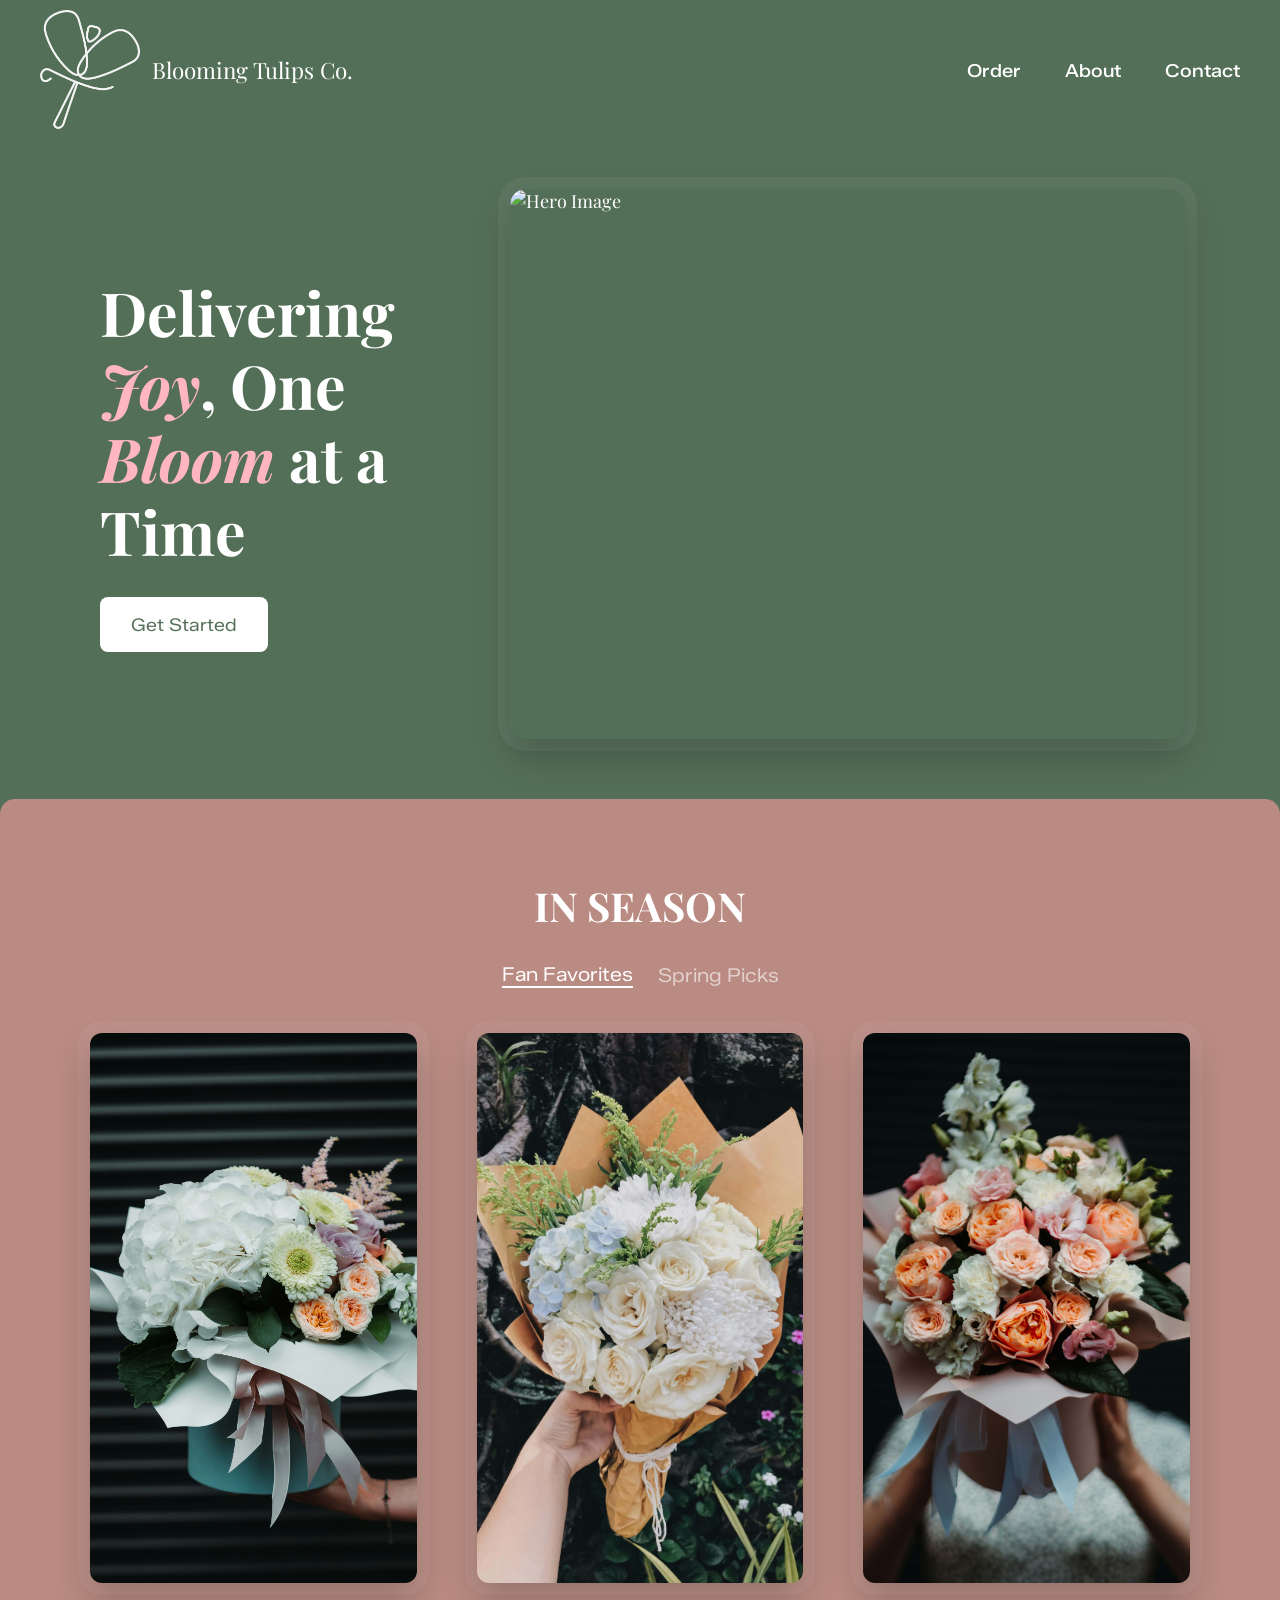
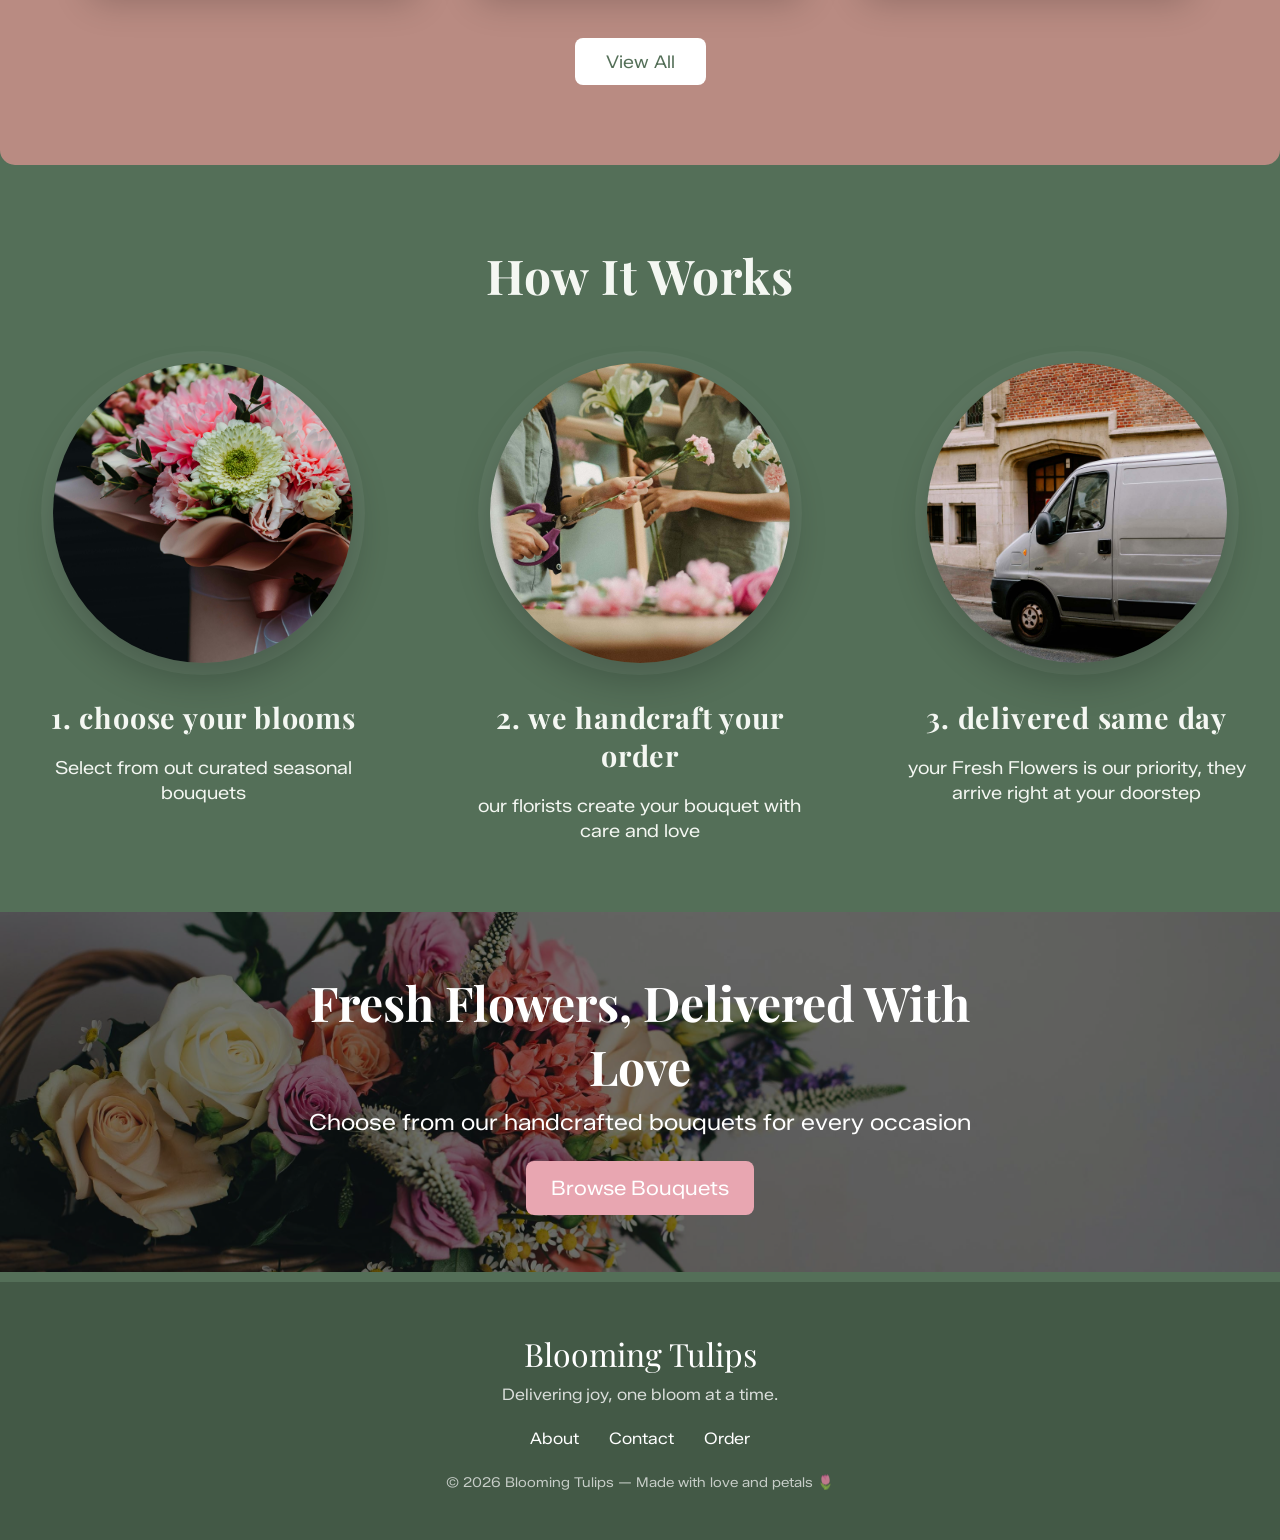
==== commit 96fcf84c: "Add files via upload" ====
--- a/index.html
+++ b/index.html
@@ -77,18 +77,18 @@
         <div class="steps">
         <div class="step">
             <img src="images/moreboquet2.jpg" alt="Choose Flowers"> 
-            <h3> 1. Choose Your Blooms</h3>
+            <h3> 1. choose your blooms</h3>
             <p> Select from out curated seasonal bouquets</p></div>
             
             <div class="step">
             <img src="images/makingboquet2.jpg" alt="Make Boquets"> 
-            <h3> 2. We HandCraft Your Order</h3>
-            <p> Our florists create your bouquet with care and love</p></div>
+            <h3> 2. we handcraft your order</h3>
+            <p>our florists create your bouquet with care and love</p></div>
             
             <div class="step">
             <img src="images/delivery.jpg" alt="Deliver Fresh"> 
-            <h3> 3. Delivered Same Day</h3>
-            <p> Your Fresh Flowers is our priority, they arrive right at your doorstep</p></div>
+            <h3> 3. delivered same day</h3>
+            <p> your Fresh Flowers is our priority, they arrive right at your doorstep</p></div>
         
         </div>
     </section>
@@ -97,7 +97,7 @@
     <div class="hero-content">
         <h1>Fresh Flowers, Delivered With Love</h1>
         <p>Choose from our handcrafted bouquets for every occasion</p>
-        <a href="#bouquet-gallery" class="hero-btn">Browse Bouquets</a>
+        <a href="Order.html" class="hero-btn">Browse Bouquets</a>
     </div>
 </section>
     <!--FOOTER--> 
--- a/style.css
+++ b/style.css
@@ -21,9 +21,7 @@
 } 
 
 body{ 
-font-size: 16px; 
-width:100%; 
-height:100vh; 
+font-size: 18px;  
 background-color:#546F58; 
 color:white; 
 } 
@@ -84,8 +82,10 @@
     height: 550px;
        object-fit: cover;
     border-radius: 16px;
-    border: 0.5px solid rgba(255, 255, 255, 0.7); /* hairline */
-    box-shadow: 0 20px 50px rgba(0,0,0,0.35);
+       transition: 0.3s ease;
+    transition: transform .22s ease, box-shadow .22s ease;
+    box-shadow: 0 0 0 12px rgba(255,255,255,0.05),
+              0 18px 36px rgba(0,0,0,0.22);
 }
 
 span {
@@ -297,7 +297,7 @@
     letter-spacing: .8px;
     padding-top: 15px;
   margin: 0;
-  font-size: 1.6rem;
+  font-size: 1.8rem;
 color: #F4F7F2;  
 }
 
@@ -308,19 +308,11 @@
   line-height: 1.4;
 }
 
-/* Responsive sizes */
-@media (max-width: 900px) {
-  .HowItWorks .steps { grid-template-columns: repeat(2, 1fr); }
-  .HowItWorks .step img { width: 240px; height: 240px; }
-}
-
-@media (max-width: 520px) {
-  .HowItWorks .steps { grid-template-columns: 1fr; }
-  .HowItWorks .step img { width: 180px; height: 180px; }
-}
+
+
 
 .hero-banner {
-    height: 60vh;
+    height: 40vh;
     background: url("images/bgflower1.jpg") center/cover no-repeat;
     display: flex;
     align-items: center;
@@ -335,7 +327,7 @@
     content: "";
     position: absolute;
     inset: 0;
-    background: rgba(0, 0, 0, 0.35);
+    background: rgba(0, 0, 0, 0.50);
 }
 
 .hero-content {
@@ -354,21 +346,33 @@
     margin-top: 10px;
 }
 
+.hero-content p {
+    font-size: 1.4rem;
+    margin-top: 10px;
+}
+
 .hero-btn {
     display: inline-block;
     margin-top: 25px;
-    padding: 12px 25px;
+    padding: 15px 25px;
     background: #E8A6B1;
     color: white;
     border-radius: 8px;
     text-decoration: none;
-    font-size: 1.2rem;
+    font-size: 1.25rem;
     transition: 0.3s ease;
 }
 /* END OF INDEX PAGE*/
 .hero-btn:hover {
     background: #d98a96;
 }
+
+
+
+
+
+   
+
 .breadcrumb {
     margin: 35px 70px;
     max-width: 1100px;
@@ -392,12 +396,9 @@
 
 
 .choose-first {
-    text-align: center;
+    textlign: center;
     padding: 35px;
-    color: white;
-    
-    
-   
+    color: white;  
 }
 
 .choose-first h2 {
@@ -524,19 +525,21 @@
     text-decoration: underline;
 }
 
-
 .order-section {
     display: flex;
     justify-content: center;
     align-items: flex-start;
-    gap: 50px;
+    gap: 60px;
     padding: 40px;
     color: white;
 }
-.product-info {
-    width: 45%;
-
-}
+.left-column {
+    width: 50%;
+    display: flex;
+    flex-direction: column;
+    gap: 35px;
+}
+
 
 .product-info img {
     width: 100%;
@@ -606,8 +609,7 @@
     line-height: 1.5;
     opacity: 0.9;
 }
-
-.order-form {
+ .order-form {
     width: 40%;
     display: flex;
     flex-direction: column;
@@ -647,7 +649,7 @@
     display: flex;
     align-items: center;
     justify-content: center;
-    gap: 200px;
+    gap: 160px;
     max-width: 100%;
     margin: auto; 
     padding: 50px;
@@ -660,20 +662,29 @@
     background-color: #87645e;
  
 }
-
-.about-image img  {
-    width: 430px;      
-  height: 430px;      
-  object-fit: cover;
-  border-radius: 50%;
-  display: block;
-  transition: transform .22s ease, box-shadow .22s ease;
+.about-image-wrapper {
+    display: flex;
+    justify-content: center;
+    align-items: center;
+    padding: 12px; /* gives room for the shadow */
+    border-radius: 50%;
+   transition: transform .22s ease, box-shadow .22s ease;
  box-shadow: 0 0 0 12px rgba(255,255,255,0.05),
               0 18px 36px rgba(0,0,0,0.22);
-    
-}
-
-
+}
+
+.about-image {
+    width: 100%;
+    aspect-ratio: 1 / 1;
+    overflow: hidden;
+}
+
+.about-image img {
+    width: 100%;
+    height: 100%;
+    object-fit: cover;
+    border-radius: 50%;
+}
 
 
 
@@ -699,6 +710,17 @@
     opacity: 0.9;
 }
 
+.about-image-map {
+    width: 400px;
+    max-width: 100%; /* prevents shrinking */
+    border-radius: 5px; /* optional */
+}
+
+.about-image-map iframe {
+    width: 500px;
+    height: 350px; /* stays large on tablet */
+    border-radius: 5px;
+}
 .service-hours {
     list-style: none;
     padding: 0;
@@ -716,21 +738,6 @@
 }
 
 
-
-
-/* Mobile responsive */
-@media (max-width: 900px) {
-    .about-split,
-    .about-split.reverse {
-        flex-direction: column;
-        text-align: center;
-    }
-
-    .about-image img {
-        width: 100%;
-        max-width: 500px;
-    }
-}
 /* CONATCT SECTION */
 .contact-intro {
     text-align: center;
@@ -805,6 +812,45 @@
     box-shadow: 0 10px 25px rgba(0,0,0,0.25);
 }
 
+.feedback-container {
+    text-align: center;
+    max-width: 600px;
+    margin: 120px auto;
+    padding: 40px 30px;
+    background: rgba(255,255,255,0.12);
+    backdrop-filter: blur(4px);
+    border-radius: 12px;
+    color: white;
+}
+
+.feedback-container h1 {
+    font-size: 2.4rem;
+    margin-bottom: 15px;
+}
+
+.feedback-container p {
+    font-size: 1.2rem;
+    opacity: 0.9;
+    margin-bottom: 30px;
+    line-height: 1.5;
+}
+
+.back-btn {
+    padding: 14px 24px;
+    background: #E8A6B1;
+    border: none;
+    border-radius: 8px;
+    font-size: 1.2rem;
+    cursor: pointer;
+    transition: 0.3s ease;
+}
+
+.back-btn:hover {
+    transform: translateY(-4px) scale(1.03);
+    box-shadow: 0 10px 25px rgba(0,0,0,0.25);
+}
+
+
 
 
 /* FOOTER */
@@ -859,32 +905,167 @@
     margin-top: 20px;
 }
 
-@media (max-width:767px){
-    .steps {
+
+    
+    
+/* iPad Landscape — 1024px */
+@media (max-width: 1024px) {
+
+    /* HEADER */
+    header {
+        padding: 12px 30px;
+    }
+
+    nav a {
+        margin-left: 25px;
+        font-size: 17px;
+    }
+
+    .logo {
+        width: 75px;
+    }
+
+    /* HERO SECTION */
+    .HomePage {
+        padding: 40px 50px;
+        gap: 50px;
+    }
+
+    .herotext h1 {
+        font-size: 3.2rem;
+    }
+
+    .hero-img img {
+        height: 480px;
+    }
+
+    /* IN SEASON CAROUSEL */
+    .slide img {
+        max-width: 290px;
+        height: 400px;
+    }
+
+    .carousel-tabs button {
+        font-size: 1.4rem;
+    }
+
+    /* HOW IT WORKS — keep 3 columns but tighten */
+    .HowItWorks .steps {
+        gap: 15px;
+    }
+
+    .HowItWorks .step img {
+        width: 250px;
+        height: 250px;
+    }
+    
+    .HowItWorks .step h3 {
+        font-size: 1.7rem;
+    }
+
+    .hero-content h1 {
+        font-size: 2.7rem;
+    }
+
+    .hero-content p {
+        padding-top: 20px;
+        font-size: 1.8rem;
+    }
+    
+    .about-split {
+        gap:90px;
+    }
+    .about-text h2 {
+        font-size:2.7rem;
+    }
+      .about-image-map iframe {
+        height: 380px; /* stays tall and elegant */
+        width: 100%;
+    }
+
+    .about-image-map {
+        max-width: 100%;
+        margin: 0 auto;
+    }
+
+    .about-text {
+        max-width: 520px; /* keeps text readable and pulled in */
+        margin: 0 auto;
+    }
+     .contact-section {
+        gap: 40px;
+        padding: 40px;
+    }
+
+    .contact-image img {
+        width: 420px;
+        height: 650px;
+    }
+
+    .contact-form {
+        width: 55%;
+        padding: 25px;
+    }
+
+    .contact-form h1 {
+        font-size: 1.8rem;
+    }
+   .order-section {
+    display: flex;
+    justify-content: center;
+    align-items: flex-start;
+    gap: 40px;
+}
+    .left-column {
+    width: 60% !important;
     display: flex;
     flex-direction: column;
-    
-}
-    
-    @media (max-width: 520px) {
-
-  body {
-    font-size: 14px;
-    padding: 0;
-  }
-
-  header {
-    padding: 10px 20px;
-    flex-direction: column;
-    gap: 20px;
-  }
-
-  nav a {
-    margin-left: 15px;
-    font-size: 16px;
-  }
-
-  @media (max-width: 520px) {
+    gap: 25px;
+}
+    .product-info {
+    width: 100% !important;
+}
+
+.product-info img {
+    width: 100%;
+    height: 380px;
+    object-fit: cover;
+}
+
+.order-info {
+    width: 100% !important;
+}
+
+.order-form {
+    width: 40% !important;
+    padding: 30px;
+}
+
+
+    .order-form h2 {
+        font-size: 1.6rem;
+    }
+}
+
+
+@media (max-width: 900px) {
+    header {
+        padding: 25px 25px;
+    }
+
+    nav a {
+        margin-left: 25px;
+        font-size: 19px;
+    }
+
+    .logo {
+        width: 70px;
+    }
+
+    .logo-text {
+        font-size: 1.1rem;
+    }
+
 
   .bloomlogo-img {
       align-items: center;
@@ -892,90 +1073,445 @@
     transform: scale(0.85);
     transform-origin: left center;
   }
-
-  .logo {
-    width: 90px;
+    .HomePage {
+        flex-direction: column;
+        text-align: center;
+        padding: 40px 20px;
+    }
+
+    .herotext {
+        max-width: 100%;
+        padding: 0;
+        order: 2;
+        text-align: center;
+    }
+
+    .herotext h1 {
+        font-size: 3rem;
+    }
+
+    .hero-img img {
+        height: 400px;
+    }
+
+     .slide {
+        gap: 30px;
+        flex-direction: column;
+    }
+
+    .slide img {
+        max-width: 300px;
+        height: 300px;
+    }
+   
+
+ .HowItWorks .steps {
+        grid-template-columns: 1fr;   /* force single column */
+        gap: 30px;
+    }
+
+    .HowItWorks .step img {
+        width: 300px;                 /* keep perfect circle */
+        height: 300px;
+        border-radius: 50%;
+    }
+
+    .HowItWorks .step h3 {
+        font-size: 2.5rem;            /* bigger text */
+    }
+
+    .HowItWorks .step p {
+        font-size: 1.50rem;           /* more readable */
+        max-width: 420px;
+    }
+
+    .HowItWorks h2 {
+        font-size: 3rem;            /* keep the section title strong */
+    }
+  
+  .hero-banner {
+    height: 30vh;
   }
-
-  .logo-text {
-    font-size: 1.50rem;
+      .hero2-banner {
+        height: 220px;
+    }
+  .hero-content h1 {
+    font-size: 2.5rem;
   }
-
-  header {
-      margin-top: 65px;
-    padding: 8px px;
-  }
-
-  /* HERO SECTION */
-  .HomePage {
-    flex-direction: column;
-    padding: 20px;
-    gap: 30px;
-  }
-
-  .hero-img {
-    order: 1;
-  }
-
-  .herotext {
-    order: 2;
-    text-align: center;
-  }
-
-  .herotext h1 {
-    font-size: 2.2rem;
-  }
-
-  .hero-img img {
-    height: 300px;
-  }
-
-  /* CAROUSEL */
-  .carousel-tabs {
-    gap: 12px;
-  }
-
-  .slide {
-    flex-direction: column;
-    gap: 20px;
-  }
-
-  .slide img {
-    max-width: 90%;
-    height: 350px;
-  }
-
-  /* HOW IT WORKS */
-  .HowItWorks h2 {
-    font-size: 2.2rem;
-  }
-
-  .HowItWorks .step img {
-    width: 180px;
-    height: 180px;
-  }
-
-  /* HERO BANNER */
-  .hero-banner {
-    height: 40vh;
-  }
-
-  .hero-content h1 {
-    font-size: 2rem;
-  }
-
-}
-
+    .hero-content p 
+    {
+    padding-top: 20px;
+      font-size: 1.2rem;  
+    }
+     .mini-gallery {
+        grid-template-columns: repeat(2,1fr);
+    }
     
-    /*Media For Phone for Gallery on Order Page*/
-@media (max-width: 700px) {
-    .mini-gallery {
-        grid-template-columns: repeat(2, 1fr);
-    }
-}
-
-@media (max-width: 450px) {
-    .mini-gallery {
-        grid-template-columns: repeat(1, 1fr);
-    }
-}
+       .about-split,
+    .about-split.reverse {
+        flex-direction: column;
+        align-items: center;
+        text-align: center;
+        gap: 24px; /* removes the huge gap */
+        padding: 40px 20px;
+    }
+
+
+      .about-split.reverse {
+        flex-direction: column; /* override the reverse */
+    }
+
+    .about-text {
+         max-width: 550px;
+    }
+
+     .about-text h2 {
+        font-size: 2rem;
+        line-height: 1.2;
+        margin-bottom: 12px;
+    }
+
+    .about-text p {
+        font-size: 1.1rem;
+        line-height: 1.65;
+    }
+      .about-image {
+        max-width: 370px;
+
+    }
+    .contact-intro {
+        padding: 10px 40px;
+    }
+      .contact-section {
+        flex-direction: column;
+        padding: 40px 20px;
+        gap: 30px;
+    }
+
+    .contact-image img {
+     
+     display: none;
+    }
+
+    .contact-form {
+        width: 100%;
+        max-width: 520px;
+        padding: 25px;
+    }
+
+    .contact-form h1 {
+        text-align: center;
+        font-size: 1.9rem;
+    }
+ .order-section {
+        flex-direction: column !important;
+        align-items: center;
+        gap: 40px;
+        padding: 30px 20px;
+    }
+
+     .left-column {
+        width: 100% !important;
+        max-width: 520px;
+        display: flex;
+        flex-direction: column;
+        gap: 30px;
+        order: 1;
+    }
+      .product-info {
+        width: 100% !important;
+    }
+
+    .product-info img {
+        width: 100%;
+        height: 360px;
+        object-fit: cover;
+    }
+
+     .order-form {
+        width: 100% !important;
+        max-width: 520px;
+        padding: 28px;
+        order: 2 !important;
+    }
+ .order-info {
+        width: 100% !important;
+        max-width: 520px;
+        order: 3 !important;
+    }
+
+    /* PRODUCT DETAILS */
+    .product-details h1 {
+        font-size: 1.7rem;
+    }
+
+    .product-details p {
+        font-size: 1rem;
+    }
+    
+    /* ACCORDION */
+    .order-info h2 {
+        font-size: 1.4rem;
+    }
+
+    .accordion-btn {
+        font-size: 1rem;
+        padding: 12px 16px;
+    }
+
+    .accordion-content p {
+        font-size: 0.95rem;
+    }
+
+    /* FORM FIELDS */
+    .order-form input,
+    .order-form textarea {
+        height: 50px;
+        font-size: 1rem;
+    }
+
+    .order-form textarea {
+        height: 110px;
+    }
+
+    .order-form button {
+        font-size: 1.1rem;
+        padding: 12px;
+    }
+}
+
+    @media (max-width: 635px) {
+    .feedback-container {
+        margin: 60px 20px;
+        padding: 28px 20px;
+    }
+
+    .feedback-container h1 {
+        font-size: 1.8rem;
+    }
+
+    .feedback-container p {
+        font-size: 1rem;
+        line-height: 1.45;
+    }
+
+    .back-btn {
+        font-size: 1.05rem;
+        padding: 12px 20px;
+    }
+}
+
+@media (max-width: 560px) {
+    .breadcrumb {
+        margin: 35px 50px;
+        }
+   
+     header {
+        padding: 25px 20px;
+        gap: 8px;
+        flex-direction: column;
+    }
+     nav a {
+        font-size: 20px;
+        margin: 0 10px;
+    }
+
+    .logo {
+        width:65px;
+    }
+
+    .logo-text {
+        font-size: 1.7rem;
+    }
+    .hero-img img {
+        height: 300px;
+    }
+     .mini-gallery {
+        grid-template-columns: repeat(1,1fr);
+    }
+   .about-image iframe {
+        height: 220px;
+    
+}
+     .about-image-map iframe {
+        height: 300px;
+    }
+}
+@media (max-width: 430px) {
+
+    /* HEADER */
+    header {
+        padding: 45px 20px;
+        gap: 8px;
+        flex-direction: column;
+    }
+
+    nav a {
+        font-size: 20px;
+        margin: 0 10px;
+    }
+
+    .logo {
+        width: 50px;
+    }
+
+    .logo-text {
+        font-size: 1.3rem;
+    }
+
+    /* HERO SECTION */
+    .herotext h1 {
+        font-size: 1.97rem;
+        line-height: 1.25;
+    }
+
+    .hero-img img {
+        height: 240px;
+    }
+
+    .herotext button {
+        padding: 12px 22px;
+        font-size: 1rem;
+    }
+
+    /* IN SEASON CAROUSEL */
+    
+    .Inseason h2 {
+        font-size:2.3rem;
+    }
+    .slide img {
+        height: 280px;
+        max-width: 90%;
+    }
+    .carousel-tabs button {
+        font-size: 1.2rem;
+    }
+
+    /* HOW IT WORKS */
+    .HowItWorks h2 {
+        font-size: 2.3rem;
+    }
+
+    .HowItWorks .step img {
+        width: 280px;
+        height: 280px;
+    }
+
+    .HowItWorks .step h3 {
+        font-size: 1.7rem;
+    }
+
+    .HowItWorks .step p {
+        font-size: 1rem;
+    }
+
+    /* HERO BANNER */
+    .hero-banner {
+        height: 32vh;
+    }
+    .hero-content {
+         padding: 10px 18px;
+    }
+    .hero-content h1 {
+        font-size: 1.6rem;
+    }
+.hero-content p {
+        font-size: 1.1rem;
+    }
+    .hero-btn {
+        padding: 10px 18px;
+        font-size: 0.95rem;
+    }
+     .about-text p {
+        font-size: .9rem;
+        line-height: 1.65;
+    }
+     .about-image-map iframe {
+        height: 260px;
+    }
+    .contact-intro {
+        font-size: .9rem;
+        padding: 10px;
+    }
+    
+    .contact-section {
+        padding: 15px 20px;
+    }
+        .contact-form h1 {
+        font-size: 1.6rem;
+    }
+
+    .contact-form {
+        padding: 18px;
+    }
+
+    .contact-form input,
+    .contact-form textarea,
+    .contact-form select {
+        font-size: 0.95rem;
+        padding: 10px;
+    }
+
+    .contact-form button {
+        font-size: 1rem;
+        padding: 12px;
+    }
+  
+.mini-gallery {
+    padding-top: 10px;
+}
+    .hero2-text h2 {
+        font-size: 1.9rem;
+    }
+
+    /* PRODUCT IMAGE */
+    .product-info img {
+        height: 350px;
+    }
+
+    /* PRODUCT DETAILS */
+    .product-details h1 {
+        font-size: 1.4rem;
+    }
+
+    .product-details p {
+        font-size: 0.95rem;
+    }
+
+    /* ORDER FORM */
+    .order-form {
+        padding: 18px;
+        gap: 16px;
+    }
+
+    .order-form input,
+    .order-form textarea {
+        font-size: 0.95rem;
+        padding: 10px;
+        height: 48px;
+    }
+
+    .order-form textarea {
+        height: 100px;
+    }
+
+    .order-form button {
+        font-size: 1rem;
+        padding: 12px;
+    }
+
+    /* ACCORDION */
+    .order-info h2 {
+        font-size: 1.2rem;
+    }
+
+    .accordion-btn {
+        font-size: 0.95rem;
+        padding: 10px 12px;
+    }
+
+    .accordion-content p {
+        font-size: 0.9rem;
+    }
+
+}
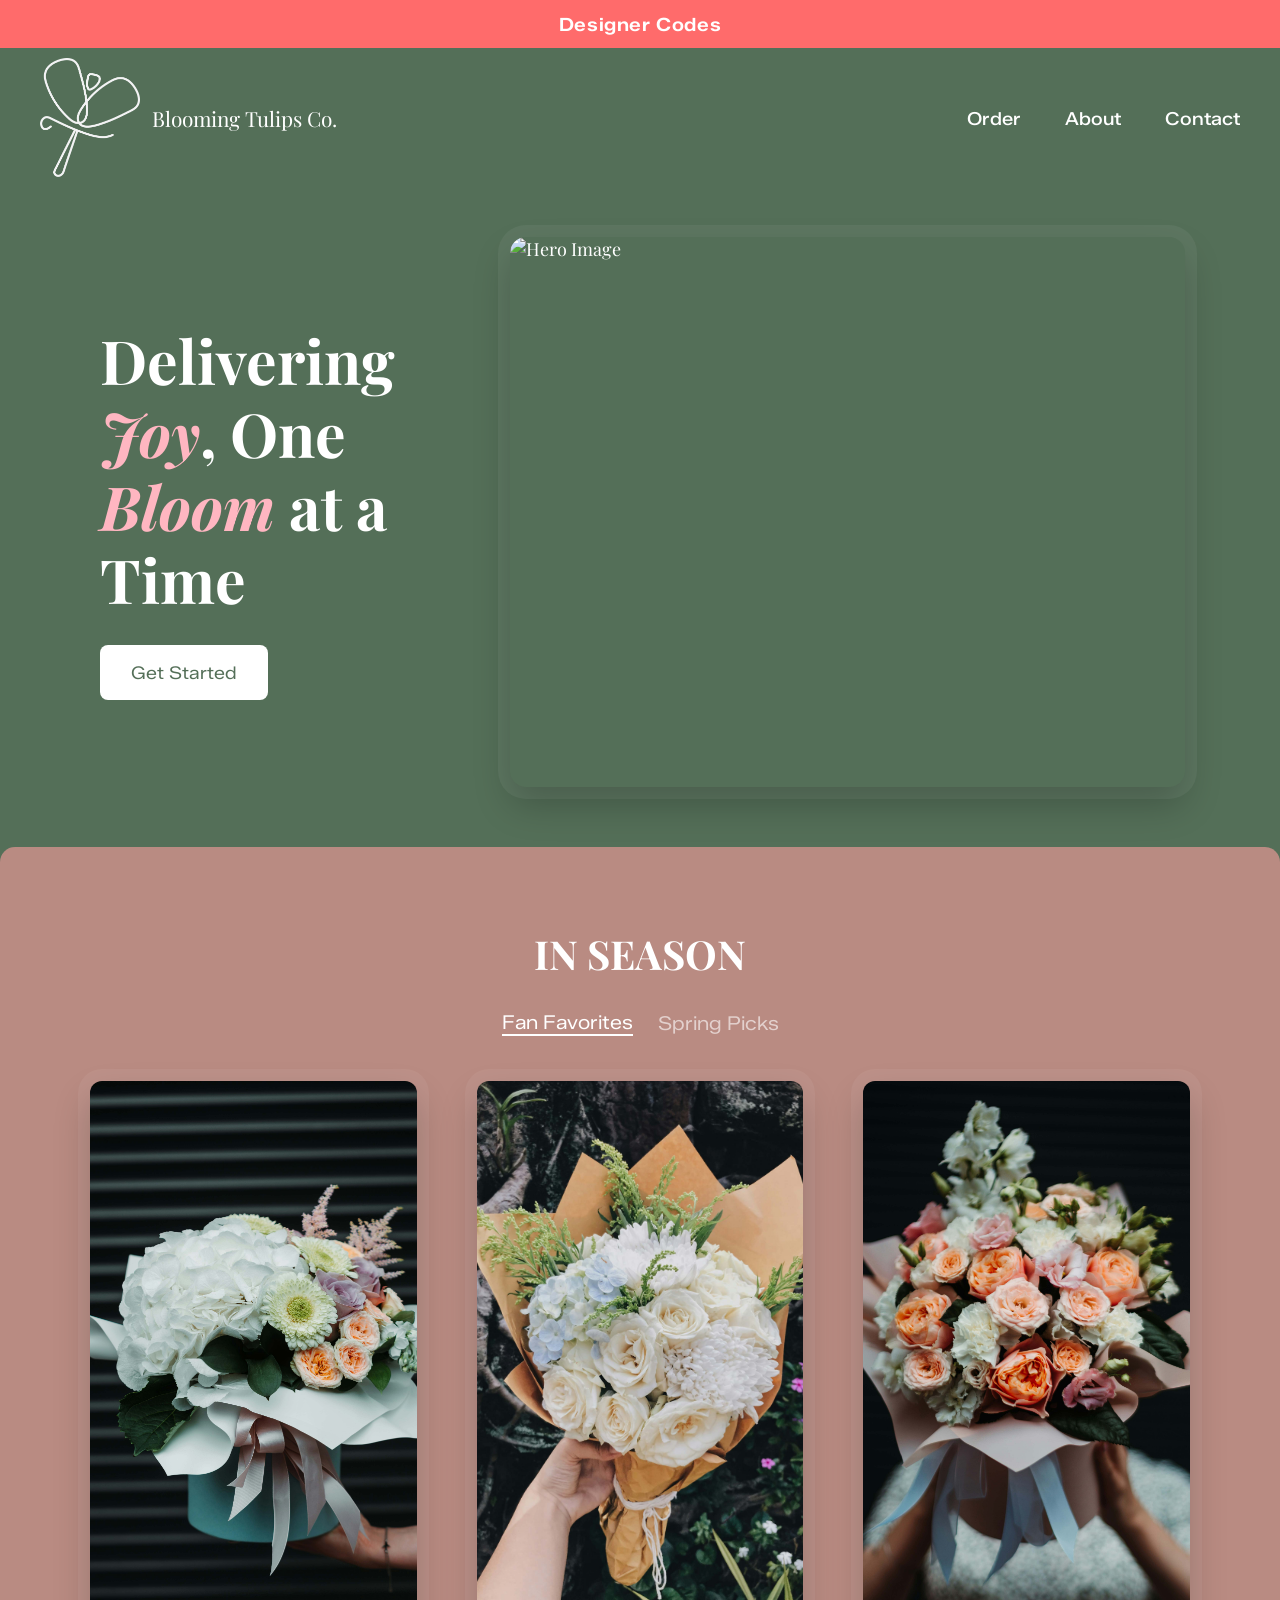
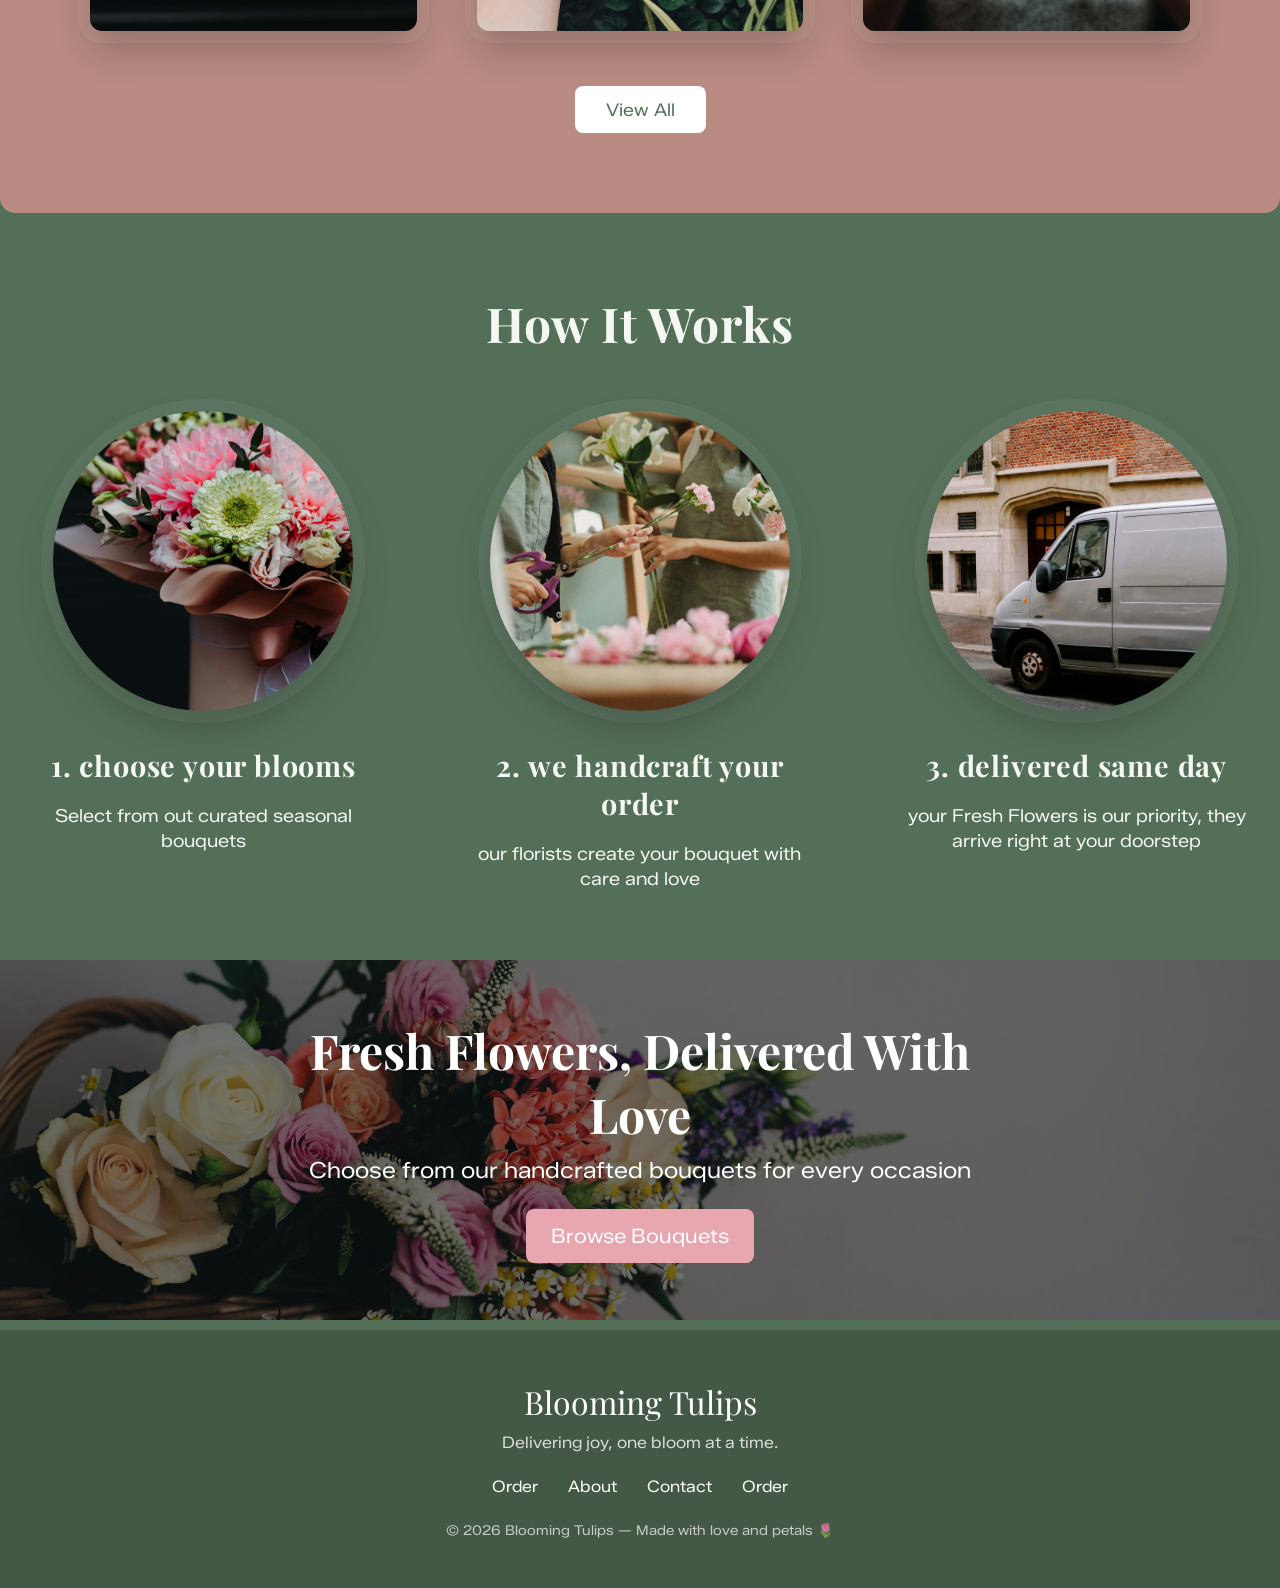
==== commit f9b1bad5: "Add files via upload" ====
--- a/index.html
+++ b/index.html
@@ -12,6 +12,12 @@
 <title>Home</title> 
 </head> 
 <body> 
+<div class="designer-bar">
+    <a href="https://leslietema.com/blooming-tulips-co/" target="_blank">
+        Designer Codes
+    </a>
+</div>
+
 
 <!--NAV HERE--> 
 <header> 
@@ -107,6 +113,7 @@
         <p class="footer-tagline">Delivering joy, one bloom at a time.</p>
 
         <div class="footer-links">
+            <a href="Order.html">Order</a>
             <a href="AboutUs.html">About</a>
             <a href="contactus.html">Contact</a>
             <a href="Order.html">Order</a>
--- a/style.css
+++ b/style.css
@@ -25,6 +25,27 @@
 background-color:#546F58; 
 color:white; 
 } 
+
+.designer-bar {
+    width: 100%;
+    background: #ff6b6b; /* cute soft red */
+    padding: 12px 0;
+    text-align: center;
+}
+
+.designer-bar a {
+    color: white;
+    font-size: 1.15rem;
+    font-weight: 600;
+    text-decoration: none;
+    letter-spacing: 0.6px;
+    transition: 0.3s ease;
+}
+
+.designer-bar a:hover {
+    opacity: 0.85;
+}
+
 
  header {
     display: flex;
@@ -60,7 +81,11 @@
     align-items: center;
     gap: 12px;
 }
-
+.logo-wrapper {
+    display:flex;
+    gap:0.5rem;
+    align-items: center;
+}
 .logo {
     width:100px;
     height:auto;
@@ -76,6 +101,7 @@
     font-family: "Playfair Display", serif;
     font-size: 1.4rem;
     color: white;
+    font-size: clamp(1rem, 2vw, 1.3rem);
 }
    .hero-img img {
     width: 100%;
@@ -674,16 +700,18 @@
 }
 
 .about-image {
-    width: 100%;
+    max-width: 650px;
     aspect-ratio: 1 / 1;
     overflow: hidden;
+     border-radius: 50%;
 }
 
 .about-image img {
     width: 100%;
+    max-width: 650px;
     height: 100%;
     object-fit: cover;
-    border-radius: 50%;
+   
 }
 
 
@@ -875,7 +903,7 @@
 }
 
 .footer-tagline {
-    font-size: 1rem;
+    font-size: clamp(0.75rem, 2vw, 1rem);
     opacity: 0.8;
     margin-bottom: 25px;
 }
@@ -905,8 +933,14 @@
     margin-top: 20px;
 }
 
-
-    
+@media (min-width: 1500px) {
+    .product-info img {
+        height: 600px !important;
+    }
+}
+
+
+
     
 /* iPad Landscape — 1024px */
 @media (max-width: 1024px) {
@@ -1027,8 +1061,7 @@
 }
 
 .product-info img {
-    width: 100%;
-    height: 380px;
+    width: 10%;
     object-fit: cover;
 }
 
@@ -1062,9 +1095,7 @@
         width: 70px;
     }
 
-    .logo-text {
-        font-size: 1.1rem;
-    }
+    
 
 
   .bloomlogo-img {
@@ -1224,7 +1255,7 @@
 
     .product-info img {
         width: 100%;
-        height: 360px;
+        height: 380px;
         object-fit: cover;
     }
 
@@ -1320,9 +1351,7 @@
         width:65px;
     }
 
-    .logo-text {
-        font-size: 1.7rem;
-    }
+    
     .hero-img img {
         height: 300px;
     }
@@ -1347,17 +1376,17 @@
     }
 
     nav a {
-        font-size: 20px;
+        font-size: clamp(0.85rem, 2vw, 1.05rem);
         margin: 0 10px;
+        letter-spacing: 0.5px;
+        
     }
 
     .logo {
         width: 50px;
     }
 
-    .logo-text {
-        font-size: 1.3rem;
-    }
+    
 
     /* HERO SECTION */
     .herotext h1 {
